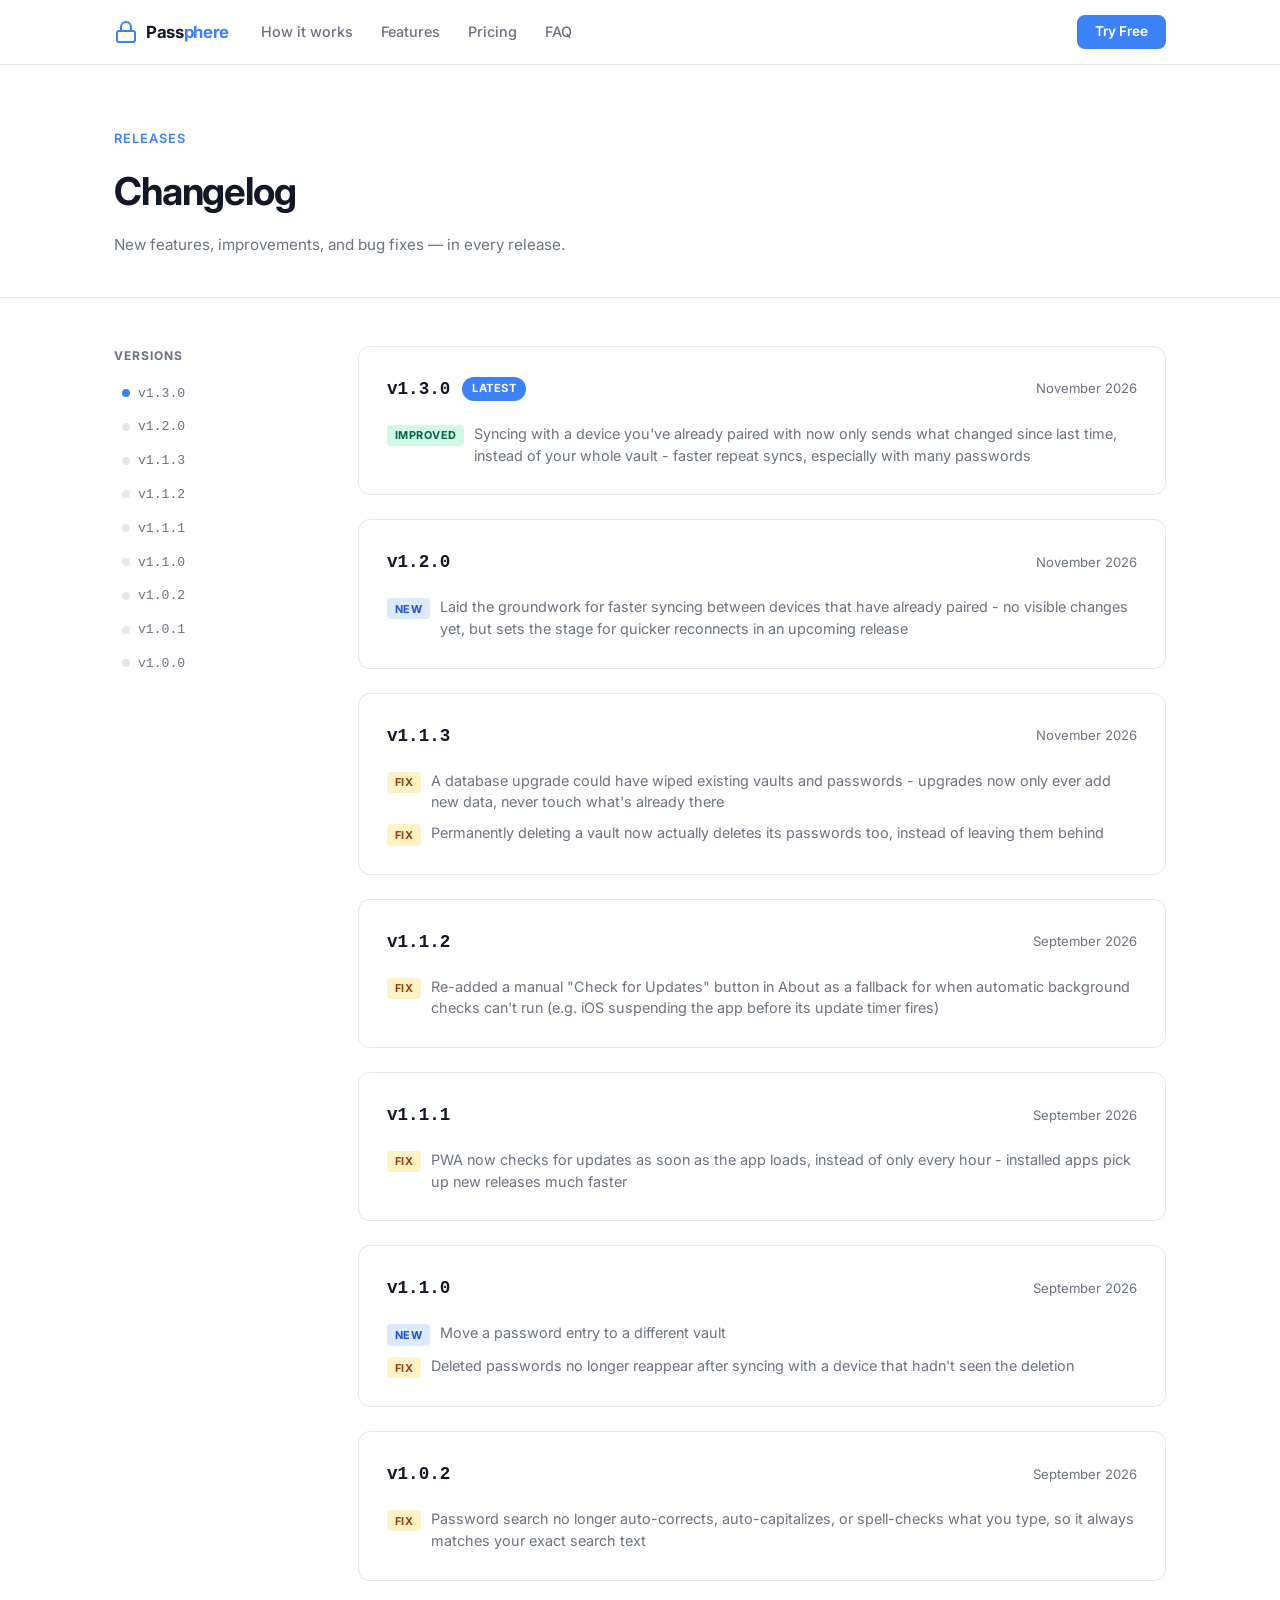
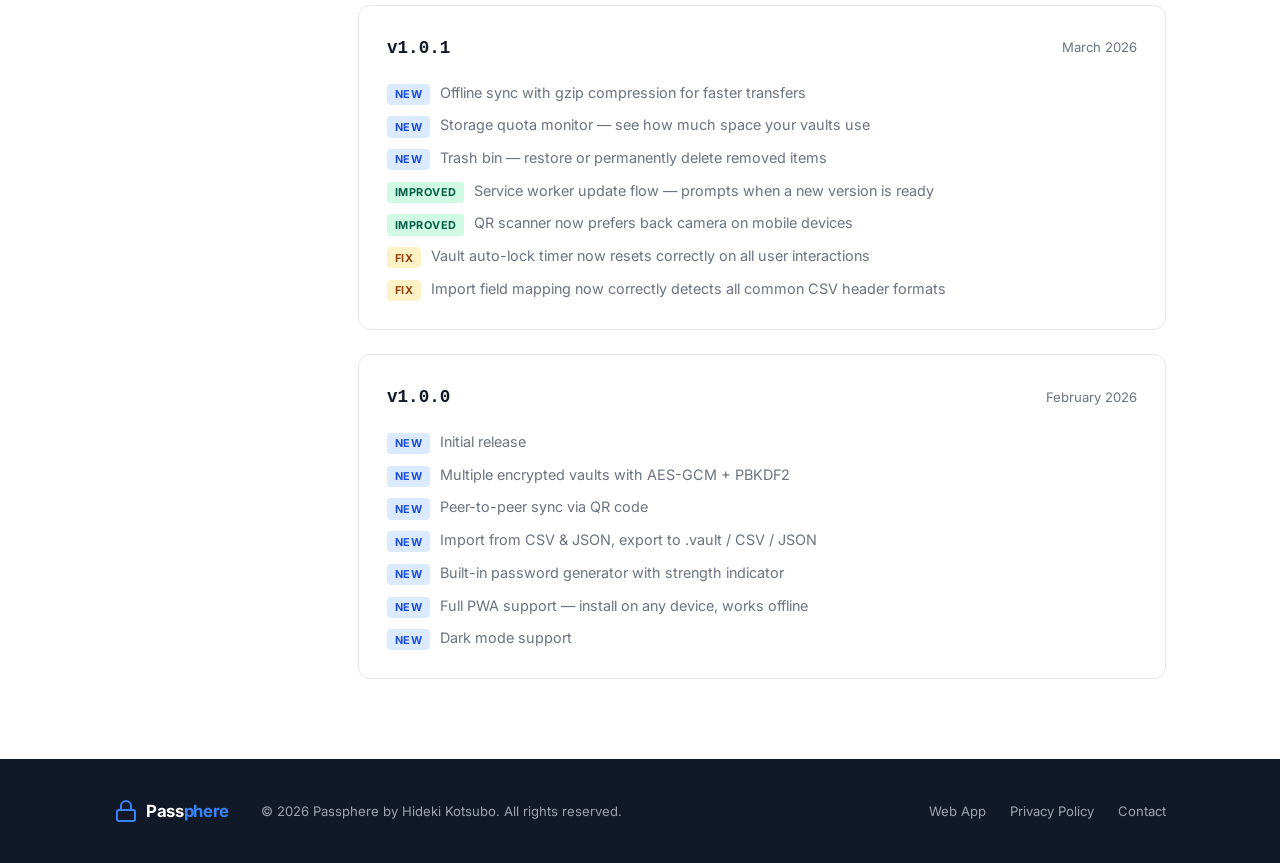
==== changelog.html @ 893a7be5 "Add v1.3.0 changelog entry and bump homepage banner Co-Authored-By: Claude Sonnet 5 <noreply@anthrop" ====
<!DOCTYPE html>
<html lang="en">
<head>
  <meta charset="UTF-8" />
  <meta name="viewport" content="width=device-width, initial-scale=1.0" />
  <title>Changelog — Passphere</title>
  <meta name="description" content="Passphere release history — new features, improvements, and bug fixes." />
  <link rel="icon" type="image/png" href="favicon.png" />
  <link rel="apple-touch-icon" href="icon-192.png" />
  <link rel="preconnect" href="https://fonts.googleapis.com" />
  <link rel="preconnect" href="https://fonts.gstatic.com" crossorigin />
  <link href="https://fonts.googleapis.com/css2?family=Inter:wght@400;500;600;700&display=swap" rel="stylesheet" />
  <link rel="stylesheet" href="styles.css" />
  <style>
    .cl-hero {
      padding: 4rem 0 2.5rem;
      border-bottom: 1px solid var(--border);
    }
    .cl-hero .cl-label {
      font-size: .8rem;
      font-weight: 600;
      text-transform: uppercase;
      letter-spacing: .08em;
      color: var(--accent);
      margin-bottom: .75rem;
    }
    .cl-hero h1 {
      font-size: clamp(1.75rem, 3vw, 2.5rem);
      font-weight: 700;
      letter-spacing: -.03em;
      margin-bottom: .6rem;
    }
    .cl-hero p {
      font-size: .95rem;
      color: var(--text-muted);
    }

    .cl-body {
      padding: 3rem 0 5rem;
    }
    .cl-layout {
      display: grid;
      grid-template-columns: 180px 1fr;
      gap: 4rem;
      align-items: start;
    }

    /* Sidebar */
    .cl-toc {
      position: sticky;
      top: 80px;
    }
    .cl-toc-title {
      font-size: .75rem;
      font-weight: 700;
      text-transform: uppercase;
      letter-spacing: .08em;
      color: var(--text-muted);
      margin-bottom: .75rem;
    }
    .cl-toc ol {
      list-style: none;
      display: flex;
      flex-direction: column;
      gap: .1rem;
    }
    .cl-toc ol li a {
      display: flex;
      align-items: center;
      gap: .5rem;
      font-size: .82rem;
      color: var(--text-muted);
      padding: .35rem .5rem;
      border-radius: 6px;
      font-family: 'SF Mono', 'Fira Code', monospace;
      transition: color var(--transition), background var(--transition);
    }
    .cl-toc ol li a:hover {
      color: var(--accent);
      background: var(--accent-light);
    }
    .cl-toc-dot {
      width: 8px;
      height: 8px;
      border-radius: 999px;
      background: var(--border);
      flex-shrink: 0;
    }
    .cl-toc-dot--current { background: var(--accent); }

    /* Content */
    .cl-content {
      min-width: 0;
      display: flex;
      flex-direction: column;
      gap: 1.5rem;
    }

    .cl-item {
      background: var(--bg);
      border: 1px solid var(--border);
      border-radius: var(--radius);
      padding: 1.75rem;
      scroll-margin-top: 80px;
    }
    .cl-item-meta {
      display: flex;
      align-items: center;
      gap: .75rem;
      margin-bottom: 1.25rem;
      flex-wrap: wrap;
    }
    .cl-version {
      font-size: 1.1rem;
      font-weight: 700;
      font-family: 'SF Mono', 'Fira Code', monospace;
      color: var(--text);
    }
    .cl-badge {
      font-size: .7rem;
      font-weight: 700;
      padding: .2rem .6rem;
      border-radius: 999px;
      text-transform: uppercase;
      letter-spacing: .05em;
    }
    .cl-badge--current  { background: var(--accent); color: #fff; }
    .cl-date {
      font-size: .82rem;
      color: var(--text-muted);
      margin-left: auto;
    }
    .cl-changes {
      display: flex;
      flex-direction: column;
      gap: .6rem;
    }
    .cl-changes li {
      display: flex;
      align-items: flex-start;
      gap: .6rem;
      font-size: .9rem;
      color: var(--text-muted);
      line-height: 1.5;
    }
    .change-tag {
      display: inline-block;
      font-size: .68rem;
      font-weight: 700;
      padding: .15rem .5rem;
      border-radius: 4px;
      text-transform: uppercase;
      letter-spacing: .04em;
      flex-shrink: 0;
      margin-top: 2px;
    }
    .change-tag--new      { background: #dbeafe; color: #1d4ed8; }
    .change-tag--improved { background: #d1fae5; color: #065f46; }
    .change-tag--fix      { background: #fef3c7; color: #92400e; }
    .change-tag--security { background: #fce7f3; color: #9d174d; }

    @media (max-width: 768px) {
      .cl-layout {
        grid-template-columns: 1fr;
        gap: 2rem;
      }
      .cl-toc { position: static; }
      .cl-hero { padding: 2.5rem 0 2rem; }
      .cl-body { padding: 2rem 0 3.5rem; }
      .cl-item { padding: 1.25rem; }
    }
  </style>
</head>
<body>

  <!-- ===== NAVBAR ===== -->
  <header class="navbar">
    <div class="container navbar-inner">
      <a href="index.html" class="logo" aria-label="Passphere home">
        <svg class="logo-icon" xmlns="http://www.w3.org/2000/svg" viewBox="0 0 24 24" fill="none" stroke="currentColor" stroke-width="2" stroke-linecap="round" stroke-linejoin="round" aria-hidden="true">
          <rect x="3" y="11" width="18" height="11" rx="2" ry="2"></rect>
          <path d="M7 11V7a5 5 0 0 1 10 0v4"></path>
        </svg>
        <span class="logo-text"><span class="logo-pass">Pass</span><span class="logo-sphere">phere</span></span>
      </a>
      <nav class="nav-links" aria-label="Main navigation">
        <a href="index.html#how-it-works">How it works</a>
        <a href="index.html#features">Features</a>
        <a href="index.html#pricing">Pricing</a>
        <a href="index.html#faq">FAQ</a>
      </nav>
      <a href="https://passphere.app" class="btn btn-primary btn-sm" target="_blank" rel="noopener">Try Free</a>
    </div>
  </header>

  <main>
    <div class="cl-hero">
      <div class="container">
        <p class="cl-label">Releases</p>
        <h1>Changelog</h1>
        <p>New features, improvements, and bug fixes — in every release.</p>
      </div>
    </div>

    <div class="cl-body">
      <div class="container">
        <div class="cl-layout">

          <!-- Sidebar TOC -->
          <aside class="cl-toc" aria-label="Version index">
            <p class="cl-toc-title">Versions</p>
            <ol>
              <li>
                <a href="#v1-3-0">
                  <span class="cl-toc-dot cl-toc-dot--current"></span>
                  v1.3.0
                </a>
              </li>
              <li>
                <a href="#v1-2-0">
                  <span class="cl-toc-dot"></span>
                  v1.2.0
                </a>
              </li>
              <li>
                <a href="#v1-1-3">
                  <span class="cl-toc-dot"></span>
                  v1.1.3
                </a>
              </li>
              <li>
                <a href="#v1-1-2">
                  <span class="cl-toc-dot"></span>
                  v1.1.2
                </a>
              </li>
              <li>
                <a href="#v1-1-1">
                  <span class="cl-toc-dot"></span>
                  v1.1.1
                </a>
              </li>
              <li>
                <a href="#v1-1-0">
                  <span class="cl-toc-dot"></span>
                  v1.1.0
                </a>
              </li>
              <li>
                <a href="#v1-0-2">
                  <span class="cl-toc-dot"></span>
                  v1.0.2
                </a>
              </li>
              <li>
                <a href="#v1-0-1">
                  <span class="cl-toc-dot"></span>
                  v1.0.1
                </a>
              </li>
              <li>
                <a href="#v1-0-0">
                  <span class="cl-toc-dot"></span>
                  v1.0.0
                </a>
              </li>
            </ol>
          </aside>

          <!-- Entries -->
          <div class="cl-content">

            <div class="cl-item" id="v1-3-0">
              <div class="cl-item-meta">
                <span class="cl-version">v1.3.0</span>
                <span class="cl-badge cl-badge--current">Latest</span>
                <span class="cl-date">November 2026</span>
              </div>
              <ul class="cl-changes">
                <li><span class="change-tag change-tag--improved">Improved</span> Syncing with a device you've already paired with now only sends what changed since last time, instead of your whole vault - faster repeat syncs, especially with many passwords</li>
              </ul>
            </div>

            <div class="cl-item" id="v1-2-0">
              <div class="cl-item-meta">
                <span class="cl-version">v1.2.0</span>
                <span class="cl-date">November 2026</span>
              </div>
              <ul class="cl-changes">
                <li><span class="change-tag change-tag--new">New</span> Laid the groundwork for faster syncing between devices that have already paired - no visible changes yet, but sets the stage for quicker reconnects in an upcoming release</li>
              </ul>
            </div>

            <div class="cl-item" id="v1-1-3">
              <div class="cl-item-meta">
                <span class="cl-version">v1.1.3</span>
                <span class="cl-date">November 2026</span>
              </div>
              <ul class="cl-changes">
                <li><span class="change-tag change-tag--fix">Fix</span> A database upgrade could have wiped existing vaults and passwords - upgrades now only ever add new data, never touch what's already there</li>
                <li><span class="change-tag change-tag--fix">Fix</span> Permanently deleting a vault now actually deletes its passwords too, instead of leaving them behind</li>
              </ul>
            </div>

            <div class="cl-item" id="v1-1-2">
              <div class="cl-item-meta">
                <span class="cl-version">v1.1.2</span>
                <span class="cl-date">September 2026</span>
              </div>
              <ul class="cl-changes">
                <li><span class="change-tag change-tag--fix">Fix</span> Re-added a manual "Check for Updates" button in About as a fallback for when automatic background checks can't run (e.g. iOS suspending the app before its update timer fires)</li>
              </ul>
            </div>

            <div class="cl-item" id="v1-1-1">
              <div class="cl-item-meta">
                <span class="cl-version">v1.1.1</span>
                <span class="cl-date">September 2026</span>
              </div>
              <ul class="cl-changes">
                <li><span class="change-tag change-tag--fix">Fix</span> PWA now checks for updates as soon as the app loads, instead of only every hour - installed apps pick up new releases much faster</li>
              </ul>
            </div>

            <div class="cl-item" id="v1-1-0">
              <div class="cl-item-meta">
                <span class="cl-version">v1.1.0</span>
                <span class="cl-date">September 2026</span>
              </div>
              <ul class="cl-changes">
                <li><span class="change-tag change-tag--new">New</span> Move a password entry to a different vault</li>
                <li><span class="change-tag change-tag--fix">Fix</span> Deleted passwords no longer reappear after syncing with a device that hadn't seen the deletion</li>
              </ul>
            </div>

            <div class="cl-item" id="v1-0-2">
              <div class="cl-item-meta">
                <span class="cl-version">v1.0.2</span>
                <span class="cl-date">September 2026</span>
              </div>
              <ul class="cl-changes">
                <li><span class="change-tag change-tag--fix">Fix</span> Password search no longer auto-corrects, auto-capitalizes, or spell-checks what you type, so it always matches your exact search text</li>
              </ul>
            </div>

            <div class="cl-item" id="v1-0-1">
              <div class="cl-item-meta">
                <span class="cl-version">v1.0.1</span>
                <span class="cl-date">March 2026</span>
              </div>
              <ul class="cl-changes">
                <li><span class="change-tag change-tag--new">New</span> Offline sync with gzip compression for faster transfers</li>
                <li><span class="change-tag change-tag--new">New</span> Storage quota monitor — see how much space your vaults use</li>
                <li><span class="change-tag change-tag--new">New</span> Trash bin — restore or permanently delete removed items</li>
                <li><span class="change-tag change-tag--improved">Improved</span> Service worker update flow — prompts when a new version is ready</li>
                <li><span class="change-tag change-tag--improved">Improved</span> QR scanner now prefers back camera on mobile devices</li>
                <li><span class="change-tag change-tag--fix">Fix</span> Vault auto-lock timer now resets correctly on all user interactions</li>
                <li><span class="change-tag change-tag--fix">Fix</span> Import field mapping now correctly detects all common CSV header formats</li>
              </ul>
            </div>

            <div class="cl-item" id="v1-0-0">
              <div class="cl-item-meta">
                <span class="cl-version">v1.0.0</span>
                <span class="cl-date">February 2026</span>
              </div>
              <ul class="cl-changes">
                <li><span class="change-tag change-tag--new">New</span> Initial release</li>
                <li><span class="change-tag change-tag--new">New</span> Multiple encrypted vaults with AES-GCM + PBKDF2</li>
                <li><span class="change-tag change-tag--new">New</span> Peer-to-peer sync via QR code</li>
                <li><span class="change-tag change-tag--new">New</span> Import from CSV &amp; JSON, export to .vault / CSV / JSON</li>
                <li><span class="change-tag change-tag--new">New</span> Built-in password generator with strength indicator</li>
                <li><span class="change-tag change-tag--new">New</span> Full PWA support — install on any device, works offline</li>
                <li><span class="change-tag change-tag--new">New</span> Dark mode support</li>
              </ul>
            </div>

          </div>
        </div>
      </div>
    </div>
  </main>

  <!-- ===== FOOTER ===== -->
  <footer class="footer">
    <div class="container footer-inner">
      <a href="index.html" class="logo logo--footer" aria-label="Passphere home">
        <svg class="logo-icon" xmlns="http://www.w3.org/2000/svg" viewBox="0 0 24 24" fill="none" stroke="currentColor" stroke-width="2" stroke-linecap="round" stroke-linejoin="round" aria-hidden="true"><rect x="3" y="11" width="18" height="11" rx="2" ry="2"/><path d="M7 11V7a5 5 0 0 1 10 0v4"/></svg>
        <span class="logo-text"><span class="logo-pass">Pass</span><span class="logo-sphere">phere</span></span>
      </a>
      <p class="footer-copy">&copy; <span id="copyright-year"></span> Passphere by Hideki Kotsubo. All rights reserved.</p>
      <nav class="footer-links" aria-label="Footer navigation">
        <a href="https://passphere.app" target="_blank" rel="noopener">Web App</a>
        <a href="privacy.html">Privacy Policy</a>
        <a href="#">Contact</a>
      </nav>
    </div>
  </footer>

  <script>
    document.getElementById('copyright-year').textContent = new Date().getFullYear();
  </script>
</body>
</html>
---- styles.css ----
/* =============================================
   CSS Custom Properties
   ============================================= */
:root {
  --accent: #3b82f6;
  --accent-dark: #2563eb;
  --accent-light: #eff6ff;
  --text: #111827;
  --text-muted: #6b7280;
  --text-light: #9ca3af;
  --border: #e5e7eb;
  --bg: #ffffff;
  --bg-subtle: #f9fafb;
  --bg-section: #f3f4f6;
  --radius: 12px;
  --radius-sm: 8px;
  --shadow-sm: 0 1px 3px rgba(0,0,0,.08), 0 1px 2px rgba(0,0,0,.06);
  --shadow: 0 4px 12px rgba(0,0,0,.08), 0 2px 4px rgba(0,0,0,.05);
  --shadow-lg: 0 16px 40px rgba(0,0,0,.10), 0 4px 8px rgba(0,0,0,.06);
  --transition: 200ms ease;
  --max-w: 1100px;
}

/* =============================================
   Reset & Base
   ============================================= */
*, *::before, *::after { box-sizing: border-box; margin: 0; padding: 0; }

html {
  scroll-behavior: smooth;
  font-size: 16px;
}

body {
  font-family: 'Inter', system-ui, -apple-system, sans-serif;
  color: var(--text);
  background: var(--bg);
  line-height: 1.6;
  -webkit-font-smoothing: antialiased;
}

img, svg { display: block; }
a { color: inherit; text-decoration: none; }
ul { list-style: none; }

/* =============================================
   Layout
   ============================================= */
.container {
  width: 100%;
  max-width: var(--max-w);
  margin-inline: auto;
  padding-inline: 1.5rem;
}

/* =============================================
   Buttons
   ============================================= */
.btn {
  display: inline-flex;
  align-items: center;
  justify-content: center;
  gap: .4rem;
  padding: .7rem 1.4rem;
  border-radius: var(--radius-sm);
  font-family: inherit;
  font-size: .9rem;
  font-weight: 600;
  line-height: 1;
  cursor: pointer;
  transition: background var(--transition), color var(--transition), transform var(--transition), box-shadow var(--transition);
  border: 2px solid transparent;
  white-space: nowrap;
}

.btn-primary {
  background: var(--accent);
  color: #fff;
  border-color: var(--accent);
}
.btn-primary:hover {
  background: var(--accent-dark);
  border-color: var(--accent-dark);
  transform: translateY(-1px);
  box-shadow: 0 4px 14px rgba(59,130,246,.35);
}

.btn-outline {
  background: transparent;
  color: var(--text);
  border-color: var(--border);
}
.btn-outline:hover {
  border-color: var(--accent);
  color: var(--accent);
  transform: translateY(-1px);
}

.btn-sm { padding: .5rem 1rem; font-size: .85rem; }
.btn-full { width: 100%; }

.btn-store {
  display: inline-flex;
  align-items: center;
  gap: .5rem;
  padding: .65rem 1.1rem;
  border-radius: var(--radius-sm);
  background: var(--text);
  color: #fff;
  font-size: .85rem;
  font-weight: 600;
  transition: background var(--transition), transform var(--transition);
  flex: 1;
  justify-content: center;
}
.btn-store:hover { background: #374151; transform: translateY(-1px); }

/* =============================================
   Top Banner
   ============================================= */
.top-banner {
  background: var(--text);
  color: #e5e7eb;
  padding: .6rem 0;
  font-size: .82rem;
  line-height: 1.5;
}
.top-banner-inner {
  display: flex;
  align-items: center;
  gap: 1rem;
}
.top-banner-tag {
  background: var(--accent);
  color: #fff;
  font-size: .7rem;
  font-weight: 700;
  padding: .2rem .6rem;
  border-radius: 999px;
  text-transform: uppercase;
  letter-spacing: .05em;
  white-space: nowrap;
  flex-shrink: 0;
}
.top-banner-text {
  flex: 1;
  color: #d1d5db;
}
.top-banner-text strong {
  color: #fff;
  font-weight: 700;
}
.top-banner-close {
  background: none;
  border: none;
  color: #9ca3af;
  font-size: 1.2rem;
  cursor: pointer;
  padding: 0 .25rem;
  line-height: 1;
  flex-shrink: 0;
  transition: color var(--transition);
}
.top-banner-close:hover { color: #fff; }
.top-banner.is-hidden { display: none; }

/* =============================================
   Navbar
   ============================================= */
.navbar {
  position: sticky;
  top: 0;
  z-index: 100;
  background: rgba(255,255,255,.92);
  backdrop-filter: blur(12px);
  -webkit-backdrop-filter: blur(12px);
  border-bottom: 1px solid var(--border);
}

.navbar-inner {
  display: flex;
  align-items: center;
  gap: 2rem;
  height: 64px;
}

.logo {
  display: flex;
  align-items: center;
  gap: .5rem;
  color: var(--text);
  flex-shrink: 0;
}
.logo-icon { width: 24px; height: 24px; color: var(--accent); }
.logo-group { display: flex; flex-direction: column; gap: 0; }
.logo-text { font-size: 1.05rem; font-weight: 700; letter-spacing: -.02em; line-height: 1.1; }
.logo-pass { color: var(--text); }
.logo-sphere { color: var(--accent); }
.logo-tagline { font-size: .65rem; color: var(--text-muted); font-weight: 400; letter-spacing: .01em; }
.logo--footer .logo-pass { color: #fff; }
.logo--footer .logo-sphere { color: var(--accent); }
.logo--footer .logo-tagline { color: #6b7280; }

.nav-links {
  display: flex;
  gap: 1.75rem;
  margin-right: auto;
}
.nav-links a {
  font-size: .9rem;
  font-weight: 500;
  color: var(--text-muted);
  transition: color var(--transition);
}
.nav-links a:hover { color: var(--text); }

/* =============================================
   Hero
   ============================================= */
.hero {
  padding: 5rem 0 4rem;
  overflow: hidden;
}

.hero-inner {
  display: grid;
  grid-template-columns: 1fr 1fr;
  gap: 3rem;
  align-items: center;
}

.hero-badge {
  display: inline-flex;
  align-items: center;
  gap: .4rem;
  background: var(--accent-light);
  color: var(--accent-dark);
  font-size: .8rem;
  font-weight: 600;
  padding: .35rem .8rem;
  border-radius: 999px;
  margin-bottom: 1.25rem;
  letter-spacing: .01em;
}

.hero-headline {
  font-size: clamp(2rem, 4vw, 3rem);
  font-weight: 700;
  letter-spacing: -.03em;
  line-height: 1.15;
  margin-bottom: 1.25rem;
}

.hero-sub {
  font-size: 1.05rem;
  color: var(--text-muted);
  max-width: 480px;
  margin-bottom: 2rem;
  line-height: 1.7;
}

.hero-actions {
  display: flex;
  flex-wrap: wrap;
  gap: .75rem;
  margin-bottom: 1rem;
}

.hero-note {
  font-size: .8rem;
  color: var(--text-light);
}

/* --- Sphere Visual --- */
.sphere-visual {
  position: relative;
  width: 340px;
  height: 340px;
  display: flex;
  align-items: center;
  justify-content: center;
}

/* Central glowing sphere */
.sphere-core {
  width: 100px;
  height: 100px;
  border-radius: 999px;
  background: linear-gradient(135deg, var(--accent), #6366f1);
  box-shadow: 0 0 0 16px rgba(59,130,246,.1), 0 0 0 32px rgba(59,130,246,.05), 0 8px 32px rgba(59,130,246,.4);
  display: flex;
  align-items: center;
  justify-content: center;
  position: relative;
  z-index: 2;
  animation: sphere-pulse 3s ease-in-out infinite;
}
.sphere-core svg {
  width: 40px;
  height: 40px;
  color: #fff;
}

@keyframes sphere-pulse {
  0%, 100% { box-shadow: 0 0 0 16px rgba(59,130,246,.1), 0 0 0 32px rgba(59,130,246,.05), 0 8px 32px rgba(59,130,246,.4); }
  50%       { box-shadow: 0 0 0 24px rgba(59,130,246,.12), 0 0 0 48px rgba(59,130,246,.06), 0 8px 40px rgba(59,130,246,.5); }
}

/* Orbit rings */
.sphere-ring {
  position: absolute;
  border-radius: 999px;
  border: 1px dashed rgba(59,130,246,.25);
  top: 50%;
  left: 50%;
  transform: translate(-50%, -50%);
}
.sphere-ring--1 {
  width: 220px;
  height: 220px;
  animation: ring-rotate 12s linear infinite;
}
.sphere-ring--2 {
  width: 320px;
  height: 320px;
  animation: ring-rotate 20s linear infinite reverse;
}

@keyframes ring-rotate {
  from { transform: translate(-50%, -50%) rotate(0deg); }
  to   { transform: translate(-50%, -50%) rotate(360deg); }
}

/* Orbiting password pills */
.orbit-pill {
  position: absolute;
  display: flex;
  align-items: center;
  gap: .35rem;
  background: #fff;
  border: 1px solid var(--border);
  border-radius: 999px;
  padding: .35rem .75rem .35rem .5rem;
  font-size: .75rem;
  font-weight: 600;
  color: var(--text);
  box-shadow: var(--shadow);
  white-space: nowrap;
  animation: pill-float 3s ease-in-out infinite;
}
.orbit-pill svg { color: var(--accent); flex-shrink: 0; }

/* Position each pill around the sphere */
.orbit-pill--1 { top: 8px;   left: 50%; transform: translateX(-50%); animation-delay: 0s; }
.orbit-pill--2 { top: 50%;   right: 0;  transform: translateY(-50%); animation-delay: .5s; }
.orbit-pill--3 { bottom: 8px; left: 50%; transform: translateX(-50%); animation-delay: 1s; }
.orbit-pill--4 { top: 50%;   left: 0;   transform: translateY(-50%); animation-delay: 1.5s; }
.orbit-pill--5 { top: 22%;   left: 4%;  animation-delay: .25s; }
.orbit-pill--6 { bottom: 22%; right: 4%; animation-delay: .75s; }

@keyframes pill-float {
  0%, 100% { transform: translateY(0) translateX(var(--tx, 0)); }
  50%       { transform: translateY(-6px) translateX(var(--tx, 0)); }
}

/* --- App Mockup --- */
.hero-visual {
  display: flex;
  justify-content: center;
  align-items: center;
}

.app-mockup {
  width: 100%;
  max-width: 320px;
  background: #fff;
  border: 1px solid var(--border);
  border-radius: 20px;
  box-shadow: var(--shadow-lg);
  overflow: hidden;
  font-size: .82rem;
  position: relative;
}

.mockup-header {
  display: flex;
  align-items: center;
  justify-content: space-between;
  padding: 1rem 1rem .75rem;
  border-bottom: 1px solid var(--border);
}
.mockup-title {
  display: flex;
  align-items: center;
  gap: .4rem;
  font-weight: 700;
  font-size: .9rem;
  color: var(--text);
}
.mockup-lock-badge {
  display: flex;
  align-items: center;
  gap: .3rem;
  font-size: .72rem;
  font-weight: 600;
  color: #059669;
  background: #d1fae5;
  padding: .2rem .5rem;
  border-radius: 999px;
}

.mockup-search {
  display: flex;
  align-items: center;
  gap: .5rem;
  margin: .75rem .75rem .5rem;
  padding: .5rem .75rem;
  background: var(--bg-subtle);
  border: 1px solid var(--border);
  border-radius: var(--radius-sm);
  color: var(--text-light);
  font-size: .8rem;
}

.mockup-list { padding: .25rem 0 .5rem; }

.mockup-item {
  display: flex;
  align-items: center;
  gap: .65rem;
  padding: .55rem .75rem;
  transition: background var(--transition);
}
.mockup-item:hover { background: var(--bg-subtle); }
.mockup-item--faded { opacity: .4; }

.mockup-item-avatar {
  width: 32px;
  height: 32px;
  border-radius: 8px;
  display: flex;
  align-items: center;
  justify-content: center;
  font-weight: 700;
  font-size: .8rem;
  flex-shrink: 0;
}

.mockup-item-info {
  display: flex;
  flex-direction: column;
  gap: .1rem;
  flex: 1;
  min-width: 0;
}
.mockup-item-title { font-weight: 600; color: var(--text); font-size: .82rem; }
.mockup-item-user { color: var(--text-light); font-size: .72rem; overflow: hidden; text-overflow: ellipsis; white-space: nowrap; }

.mockup-item-actions { display: flex; gap: .3rem; align-items: center; flex-shrink: 0; }
.mockup-dot { width: 6px; height: 6px; border-radius: 999px; background: var(--border); }

.mockup-fab {
  position: absolute;
  bottom: 14px;
  right: 14px;
  width: 40px;
  height: 40px;
  border-radius: 999px;
  background: var(--accent);
  color: #fff;
  display: flex;
  align-items: center;
  justify-content: center;
  box-shadow: 0 4px 12px rgba(59,130,246,.4);
}

/* =============================================
   Section Shared
   ============================================= */
.section-header {
  text-align: center;
  margin-bottom: 3rem;
}
.section-title {
  font-size: clamp(1.5rem, 3vw, 2rem);
  font-weight: 700;
  letter-spacing: -.025em;
  margin-bottom: .6rem;
}
.section-sub {
  color: var(--text-muted);
  font-size: 1.05rem;
}

/* =============================================
   Features
   ============================================= */
.features {
  padding: 5rem 0;
  background: var(--bg-section);
}

.features-grid {
  display: grid;
  grid-template-columns: repeat(3, 1fr);
  gap: 1.5rem;
}

.feature-card {
  background: var(--bg);
  border: 1px solid var(--border);
  border-radius: var(--radius);
  padding: 1.75rem;
  transition: transform var(--transition), box-shadow var(--transition);
}
.feature-card:hover {
  transform: translateY(-3px);
  box-shadow: var(--shadow);
}

.feature-card h3 {
  font-size: 1rem;
  font-weight: 700;
  margin-bottom: .5rem;
  letter-spacing: -.015em;
}
.feature-card p {
  font-size: .88rem;
  color: var(--text-muted);
  line-height: 1.65;
}

.feature-icon {
  width: 44px;
  height: 44px;
  border-radius: 10px;
  display: flex;
  align-items: center;
  justify-content: center;
  margin-bottom: 1rem;
}
.feature-icon svg { width: 22px; height: 22px; }

.feature-icon--blue   { background: #dbeafe; color: #2563eb; }
.feature-icon--green  { background: #d1fae5; color: #059669; }
.feature-icon--purple { background: #ede9fe; color: #7c3aed; }
.feature-icon--orange { background: #ffedd5; color: #ea580c; }
.feature-icon--indigo { background: #e0e7ff; color: #4338ca; }
.feature-icon--teal   { background: #ccfbf1; color: #0d9488; }

/* =============================================
   Pricing
   ============================================= */
.pricing {
  padding: 5rem 0;
}

.pricing-grid {
  display: grid;
  grid-template-columns: 1fr 1fr;
  gap: 1.5rem;
  max-width: 820px;
  margin-inline: auto;
}

.pricing-card {
  background: var(--bg);
  border: 1px solid var(--border);
  border-radius: var(--radius);
  padding: 2rem;
  display: flex;
  flex-direction: column;
  gap: 1.25rem;
  position: relative;
}

.pricing-card--featured {
  border-color: var(--accent);
  box-shadow: 0 0 0 1px var(--accent), var(--shadow);
}

.pricing-badge {
  position: absolute;
  top: -12px;
  left: 50%;
  transform: translateX(-50%);
  background: var(--accent);
  color: #fff;
  font-size: .72rem;
  font-weight: 700;
  padding: .25rem .75rem;
  border-radius: 999px;
  letter-spacing: .04em;
  text-transform: uppercase;
  white-space: nowrap;
}

.pricing-label {
  font-size: .85rem;
  font-weight: 600;
  color: var(--text-muted);
  text-transform: uppercase;
  letter-spacing: .06em;
}

.pricing-price {
  display: flex;
  align-items: baseline;
  gap: .5rem;
}
.pricing-amount {
  font-size: 2.5rem;
  font-weight: 800;
  letter-spacing: -.04em;
  line-height: 1;
}
.pricing-period {
  font-size: .85rem;
  color: var(--text-muted);
}

.pricing-desc {
  font-size: .88rem;
  color: var(--text-muted);
  line-height: 1.65;
  border-top: 1px solid var(--border);
  padding-top: 1.25rem;
}

.pricing-features {
  display: flex;
  flex-direction: column;
  gap: .65rem;
}
.pricing-features li {
  display: flex;
  align-items: flex-start;
  gap: .6rem;
  font-size: .88rem;
  color: var(--text);
}
.pricing-features li svg {
  width: 16px;
  height: 16px;
  color: var(--accent);
  flex-shrink: 0;
  margin-top: 2px;
}

.pricing-backup-note {
  display: flex;
  align-items: flex-start;
  gap: .4rem;
  font-size: .8rem;
  color: var(--text-muted);
  background: var(--bg-subtle);
  border: 1px solid var(--border);
  border-radius: var(--radius-sm);
  padding: .6rem .75rem;
  line-height: 1.5;
}
.pricing-backup-note svg { flex-shrink: 0; margin-top: 1px; color: var(--accent); }

.pricing-store-btns {
  display: flex;
  gap: .75rem;
  margin-top: auto;
}

/* =============================================
   FAQ
   ============================================= */
.faq {
  padding: 5rem 0;
  background: var(--bg-section);
}

.faq-list {
  max-width: 720px;
  margin-inline: auto;
  display: flex;
  flex-direction: column;
  gap: .75rem;
}

.faq-item {
  background: var(--bg);
  border: 1px solid var(--border);
  border-radius: var(--radius);
  overflow: hidden;
}

.faq-question {
  width: 100%;
  display: flex;
  align-items: center;
  justify-content: space-between;
  gap: 1rem;
  padding: 1.1rem 1.25rem;
  background: none;
  border: none;
  font-family: inherit;
  font-size: .95rem;
  font-weight: 600;
  color: var(--text);
  cursor: pointer;
  text-align: left;
  transition: color var(--transition);
}
.faq-question:hover { color: var(--accent); }
.faq-question[aria-expanded="true"] { color: var(--accent); }

.faq-chevron {
  width: 18px;
  height: 18px;
  flex-shrink: 0;
  transition: transform 280ms ease;
}
.faq-question[aria-expanded="true"] .faq-chevron {
  transform: rotate(180deg);
}

.faq-answer {
  max-height: 0;
  overflow: hidden;
  transition: max-height 300ms ease, padding 300ms ease;
}
.faq-answer.is-open {
  max-height: 400px;
}
.faq-answer p {
  padding: 0 1.25rem 1.1rem;
  font-size: .88rem;
  color: var(--text-muted);
  line-height: 1.7;
  border-top: 1px solid var(--border);
  padding-top: 1rem;
}
.faq-answer p strong { color: var(--text); }

/* =============================================
   Footer
   ============================================= */
.footer {
  background: var(--text);
  color: #e5e7eb;
  padding: 2.5rem 0;
}

.footer-inner {
  display: flex;
  align-items: center;
  gap: 2rem;
  flex-wrap: wrap;
}

.logo--footer { color: #fff; }
.logo--footer .logo-icon { color: var(--accent); }

.footer-copy {
  font-size: .82rem;
  color: #9ca3af;
  margin-right: auto;
}

.footer-links {
  display: flex;
  gap: 1.5rem;
}
.footer-links a {
  font-size: .82rem;
  color: #9ca3af;
  transition: color var(--transition);
}
.footer-links a:hover { color: #fff; }

/* =============================================
   Responsive
   ============================================= */
/* =============================================
   How It Works
   ============================================= */
.how-it-works {
  padding: 5rem 0;
  background: var(--bg-section);
}

.steps {
  display: flex;
  align-items: flex-start;
  gap: 0;
  justify-content: center;
}

.step {
  flex: 1;
  max-width: 280px;
  text-align: center;
  padding: 0 1.5rem;
  position: relative;
}

.step-number {
  width: 40px;
  height: 40px;
  border-radius: 999px;
  background: var(--accent);
  color: #fff;
  font-size: .9rem;
  font-weight: 700;
  display: flex;
  align-items: center;
  justify-content: center;
  margin: 0 auto .75rem;
}

.step-icon {
  width: 56px;
  height: 56px;
  border-radius: var(--radius);
  background: var(--bg);
  border: 1px solid var(--border);
  display: flex;
  align-items: center;
  justify-content: center;
  margin: 0 auto 1rem;
  box-shadow: var(--shadow-sm);
}
.step-icon svg { width: 24px; height: 24px; color: var(--accent); }

.step h3 {
  font-size: 1rem;
  font-weight: 700;
  margin-bottom: .5rem;
  letter-spacing: -.015em;
}
.step p {
  font-size: .88rem;
  color: var(--text-muted);
  line-height: 1.65;
}

.step-connector {
  flex-shrink: 0;
  width: 80px;
  height: 2px;
  background: var(--border);
  margin-top: 20px;
  position: relative;
}
.step-connector::after {
  content: '';
  position: absolute;
  right: -5px;
  top: -4px;
  width: 10px;
  height: 10px;
  border-right: 2px solid var(--border);
  border-top: 2px solid var(--border);
  transform: rotate(45deg);
}

/* =============================================
   Platform Badges
   ============================================= */
.platforms {
  padding: 5rem 0;
}

.platforms-grid {
  display: grid;
  grid-template-columns: repeat(3, 1fr);
  gap: 1.25rem;
  max-width: 860px;
  margin-inline: auto;
}

.platform-card {
  display: flex;
  align-items: center;
  gap: 1rem;
  background: var(--bg);
  border: 1px solid var(--border);
  border-radius: var(--radius);
  padding: 1.25rem 1.5rem;
  transition: box-shadow var(--transition), transform var(--transition);
}
.platform-card:hover {
  transform: translateY(-2px);
  box-shadow: var(--shadow);
}

.platform-icon {
  width: 44px;
  height: 44px;
  border-radius: 10px;
  display: flex;
  align-items: center;
  justify-content: center;
  flex-shrink: 0;
}
.platform-icon svg { width: 22px; height: 22px; }
.platform-icon--web    { background: #dbeafe; color: #2563eb; }
.platform-icon--ios    { background: #f3f4f6; color: #111827; }
.platform-icon--android { background: #d1fae5; color: #059669; }

.platform-info {
  flex: 1;
  min-width: 0;
}
.platform-name {
  font-size: .9rem;
  font-weight: 700;
  color: var(--text);
}
.platform-sub {
  font-size: .78rem;
  color: var(--text-muted);
  margin-top: .1rem;
}

.platform-price {
  font-size: .9rem;
  font-weight: 700;
  color: var(--text);
  white-space: nowrap;
}
.platform-price--free { color: #059669; }

.platforms-note {
  text-align: center;
  font-size: .82rem;
  color: var(--text-light);
  margin-top: 1.5rem;
}

/* =============================================
   Why No Cloud
   ============================================= */
.no-cloud {
  padding: 5rem 0;
  background: var(--bg-section);
}

.no-cloud-grid {
  display: grid;
  grid-template-columns: 1fr 1fr;
  gap: 1.5rem;
  max-width: 900px;
  margin-inline: auto;
}

.no-cloud-col {
  border-radius: var(--radius);
  padding: 2rem;
  border: 1px solid var(--border);
}
.no-cloud-col--bad  { background: #fff5f5; border-color: #fecaca; }
.no-cloud-col--good { background: #f0fdf4; border-color: #bbf7d0; }

.no-cloud-col-header {
  display: flex;
  align-items: center;
  gap: .5rem;
  font-size: .9rem;
  font-weight: 700;
  margin-bottom: 1.25rem;
}
.no-cloud-col--bad  .no-cloud-col-header { color: #dc2626; }
.no-cloud-col--good .no-cloud-col-header { color: #16a34a; }

.no-cloud-list {
  display: flex;
  flex-direction: column;
  gap: .75rem;
}
.no-cloud-list li {
  font-size: .88rem;
  line-height: 1.6;
  padding-left: 1rem;
  position: relative;
}
.no-cloud-list li::before {
  content: '•';
  position: absolute;
  left: 0;
  font-weight: 700;
}
.no-cloud-col--bad  .no-cloud-list li { color: #7f1d1d; }
.no-cloud-col--bad  .no-cloud-list li::before { color: #dc2626; }
.no-cloud-col--good .no-cloud-list li { color: #14532d; }
.no-cloud-col--good .no-cloud-list li::before { color: #16a34a; }

/* =============================================
   Security Deep Dive
   ============================================= */
.security {
  padding: 5rem 0;
}

.security-grid {
  display: grid;
  grid-template-columns: repeat(3, 1fr);
  gap: 1.5rem;
}

.security-item {
  background: var(--bg);
  border: 1px solid var(--border);
  border-radius: var(--radius);
  padding: 1.75rem;
  transition: transform var(--transition), box-shadow var(--transition);
}
.security-item:hover {
  transform: translateY(-2px);
  box-shadow: var(--shadow);
}

.security-badge {
  display: inline-block;
  background: var(--text);
  color: #fff;
  font-size: .7rem;
  font-weight: 700;
  letter-spacing: .06em;
  padding: .25rem .6rem;
  border-radius: 4px;
  margin-bottom: .85rem;
  font-family: 'SF Mono', 'Fira Code', monospace;
}

.security-item h3 {
  font-size: 1rem;
  font-weight: 700;
  margin-bottom: .5rem;
  letter-spacing: -.015em;
}
.security-item p {
  font-size: .88rem;
  color: var(--text-muted);
  line-height: 1.65;
}
.security-item p strong { color: var(--text); }

/* =============================================
   Screenshot Gallery
   ============================================= */
.gallery {
  padding: 5rem 0;
  background: var(--bg-section);
}

.gallery-grid {
  display: grid;
  grid-template-columns: repeat(3, 1fr);
  gap: 2rem;
  align-items: end;
}

.gallery-item {
  display: flex;
  flex-direction: column;
  align-items: center;
  gap: 1rem;
}

.phone-frame {
  width: 100%;
  max-width: 240px;
  background: #1a1a2e;
  border-radius: 36px;
  padding: 12px;
  box-shadow: 0 24px 60px rgba(0,0,0,.22), 0 4px 12px rgba(0,0,0,.15);
  position: relative;
  margin-inline: auto;
}
.phone-frame::before {
  content: '';
  display: block;
  width: 60px;
  height: 6px;
  background: #333;
  border-radius: 999px;
  margin: 0 auto 10px;
}

.phone-screenshot {
  width: 100%;
  display: block;
  border-radius: 24px;
  object-fit: cover;
}

.screen-header {
  display: flex;
  align-items: center;
  justify-content: space-between;
  padding: .6rem .75rem .5rem;
  border-bottom: 1px solid var(--border);
  background: var(--bg);
}
.screen-title { font-weight: 700; font-size: .78rem; color: var(--text); }
.screen-action-dot {
  width: 20px;
  height: 6px;
  background: var(--border);
  border-radius: 999px;
}

/* Vault list screen */
.screen-vault-list { padding: .4rem 0; }
.screen-vault-item {
  display: flex;
  align-items: center;
  gap: .5rem;
  padding: .45rem .75rem;
}
.screen-vault-item--active { background: #eff6ff; }
.screen-vault-icon {
  width: 28px;
  height: 28px;
  border-radius: 7px;
  display: flex;
  align-items: center;
  justify-content: center;
  flex-shrink: 0;
}
.screen-vault-info {
  display: flex;
  flex-direction: column;
  gap: .1rem;
}
.screen-vault-info span:first-child { font-weight: 600; color: var(--text); font-size: .75rem; }
.screen-vault-info span:last-child  { color: var(--text-light); font-size: .65rem; }
.screen-vault-item--locked .screen-vault-info span:first-child { color: var(--text-muted); }

/* Password list screen */
.screen-search {
  display: flex;
  align-items: center;
  gap: .4rem;
  margin: .5rem .6rem .3rem;
  padding: .35rem .6rem;
  background: var(--bg-subtle);
  border: 1px solid var(--border);
  border-radius: 6px;
  color: var(--text-light);
  font-size: .7rem;
}
.screen-pass-list { padding: .2rem 0 .4rem; }
.screen-pass-item {
  display: flex;
  align-items: center;
  gap: .5rem;
  padding: .4rem .6rem;
}
.screen-pass-avatar {
  width: 26px;
  height: 26px;
  border-radius: 7px;
  display: flex;
  align-items: center;
  justify-content: center;
  font-weight: 700;
  font-size: .7rem;
  flex-shrink: 0;
}
.screen-pass-info {
  display: flex;
  flex-direction: column;
  gap: .08rem;
}
.screen-pass-info span:first-child { font-weight: 600; color: var(--text); font-size: .72rem; }
.screen-pass-info span:last-child  { color: var(--text-light); font-size: .62rem; }

/* QR sync screen */
.screen-qr-area {
  display: flex;
  flex-direction: column;
  align-items: center;
  padding: .75rem .6rem 1rem;
  gap: .6rem;
}
.screen-qr-code {
  display: flex;
  flex-direction: column;
  gap: 2px;
  padding: 6px;
  background: #fff;
  border: 1px solid var(--border);
  border-radius: 6px;
}
.qr-row { display: flex; gap: 2px; }
.qr-b, .qr-w { width: 10px; height: 10px; border-radius: 1px; }
.qr-b { background: #111; }
.qr-w { background: #fff; border: 1px solid #e5e7eb; }
.screen-qr-hint { font-size: .68rem; color: var(--text-muted); text-align: center; line-height: 1.4; }

/* Form screen */
.screen-form { padding: .5rem .75rem .75rem; display: flex; flex-direction: column; gap: .45rem; }
.screen-field {
  display: flex;
  flex-direction: column;
  gap: .15rem;
}
.screen-field-label { font-size: .62rem; color: var(--text-muted); font-weight: 600; text-transform: uppercase; letter-spacing: .04em; }
.screen-field-value {
  font-size: .75rem;
  color: var(--text);
  background: var(--bg-subtle);
  border: 1px solid var(--border);
  border-radius: 5px;
  padding: .3rem .5rem;
  font-weight: 500;
}
.screen-field-pass { letter-spacing: .08em; color: var(--text-muted); }
.screen-strength {
  display: flex;
  align-items: center;
  gap: .5rem;
}
.screen-strength-bar {
  flex: 1;
  height: 4px;
  border-radius: 999px;
  background: #d1fae5;
  position: relative;
}
.screen-strength-bar::before {
  content: '';
  position: absolute;
  left: 0; top: 0; bottom: 0;
  border-radius: 999px;
  background: #059669;
  width: 100%;
}
.screen-strength span { font-size: .65rem; color: #059669; font-weight: 600; }
.screen-generate-btn {
  margin-top: .2rem;
  background: var(--accent);
  color: #fff;
  font-size: .7rem;
  font-weight: 600;
  padding: .4rem .6rem;
  border-radius: 6px;
  text-align: center;
}

.gallery-caption {
  font-size: .82rem;
  color: var(--text-muted);
  text-align: center;
  font-weight: 500;
}

/* =============================================
   Changelog
   ============================================= */
.changelog {
  padding: 5rem 0;
}

.changelog-list {
  max-width: 760px;
  margin-inline: auto;
  display: flex;
  flex-direction: column;
  gap: 1.5rem;
}

.changelog-item {
  background: var(--bg);
  border: 1px solid var(--border);
  border-radius: var(--radius);
  padding: 1.75rem;
}

.changelog-meta {
  display: flex;
  align-items: center;
  gap: .75rem;
  margin-bottom: 1.25rem;
  flex-wrap: wrap;
}

.changelog-version {
  font-size: 1rem;
  font-weight: 700;
  font-family: 'SF Mono', 'Fira Code', monospace;
  color: var(--text);
}

.changelog-badge {
  font-size: .7rem;
  font-weight: 700;
  padding: .2rem .6rem;
  border-radius: 999px;
  text-transform: uppercase;
  letter-spacing: .05em;
}
.changelog-badge--current { background: var(--accent); color: #fff; }

.changelog-date {
  font-size: .82rem;
  color: var(--text-muted);
  margin-left: auto;
}

.changelog-changes {
  display: flex;
  flex-direction: column;
  gap: .6rem;
}
.changelog-changes li {
  display: flex;
  align-items: flex-start;
  gap: .6rem;
  font-size: .88rem;
  color: var(--text-muted);
  line-height: 1.5;
}

.change-tag {
  display: inline-block;
  font-size: .68rem;
  font-weight: 700;
  padding: .15rem .5rem;
  border-radius: 4px;
  text-transform: uppercase;
  letter-spacing: .04em;
  flex-shrink: 0;
  margin-top: 1px;
}
.change-tag--new      { background: #dbeafe; color: #1d4ed8; }
.change-tag--improved { background: #d1fae5; color: #065f46; }
.change-tag--fix      { background: #fef3c7; color: #92400e; }

/* =============================================
   Changelog Banner (index page)
   ============================================= */
.changelog-banner {
  background: var(--bg-section);
  border-top: 1px solid var(--border);
  border-bottom: 1px solid var(--border);
  padding: 1.25rem 0;
}
.changelog-banner-inner {
  display: flex;
  align-items: center;
  justify-content: space-between;
  gap: 1.5rem;
  flex-wrap: wrap;
}
.changelog-banner-text {
  display: flex;
  align-items: center;
  gap: .75rem;
  flex-wrap: wrap;
}
.changelog-banner-version {
  font-family: 'SF Mono', 'Fira Code', monospace;
  font-size: .8rem;
  font-weight: 700;
  background: var(--accent);
  color: #fff;
  padding: .2rem .6rem;
  border-radius: 4px;
  flex-shrink: 0;
}
.changelog-banner-label {
  font-size: .88rem;
  color: var(--text-muted);
}

/* =============================================
   Responsive — new sections
   ============================================= */
@media (max-width: 900px) {
  .features-grid,
  .security-grid {
    grid-template-columns: repeat(2, 1fr);
  }
  .gallery-grid {
    grid-template-columns: repeat(2, 1fr);
  }
  .platforms-grid {
    grid-template-columns: 1fr;
    max-width: 420px;
    margin-inline: auto;
  }
}

@media (max-width: 768px) {
  .hero { padding: 3rem 0 2.5rem; }
  .hero-inner {
    grid-template-columns: 1fr;
    gap: 2.5rem;
  }
  .hero-visual { order: -1; }
  .app-mockup { max-width: 280px; }
  .hero-sub { max-width: 100%; }

  .how-it-works { padding: 3.5rem 0; }
  .steps { flex-direction: column; align-items: center; gap: 1.5rem; }
  .step { max-width: 100%; padding: 0; }
  .step-connector { width: 2px; height: 32px; margin: 0 auto; }
  .step-connector::after { right: -4px; top: auto; bottom: -5px; }

  .platforms { padding: 3.5rem 0; }

  .features { padding: 3.5rem 0; }
  .features-grid {
    grid-template-columns: 1fr;
  }

  .no-cloud { padding: 3.5rem 0; }
  .no-cloud-grid { grid-template-columns: 1fr; }

  .security { padding: 3.5rem 0; }
  .security-grid { grid-template-columns: 1fr; }

  .gallery { padding: 3.5rem 0; }
  .gallery-grid { grid-template-columns: repeat(2, 1fr); gap: 1.25rem; }

  .changelog { padding: 3.5rem 0; }

  .pricing { padding: 3.5rem 0; }
  .pricing-grid {
    grid-template-columns: 1fr;
    max-width: 480px;
  }

  .faq { padding: 3.5rem 0; }

  .footer-inner {
    flex-direction: column;
    align-items: flex-start;
    gap: 1rem;
  }
  .footer-copy { margin-right: 0; }
}

@media (max-width: 600px) {
  .navbar-inner { gap: 1rem; }
  .nav-links { display: none; }

  .hero-actions { flex-direction: column; }
  .hero-actions .btn { width: 100%; text-align: center; }

  .pricing-store-btns { flex-direction: column; }
  .btn-store { flex: unset; width: 100%; }
}

@media (max-width: 480px) {
  .container { padding-inline: 1rem; }
  .section-header { margin-bottom: 2rem; }
  .feature-card,
  .security-item { padding: 1.25rem; }
  .pricing-card,
  .changelog-item { padding: 1.5rem; }
  .gallery-grid { grid-template-columns: 1fr; }
  .no-cloud-col { padding: 1.25rem; }
}
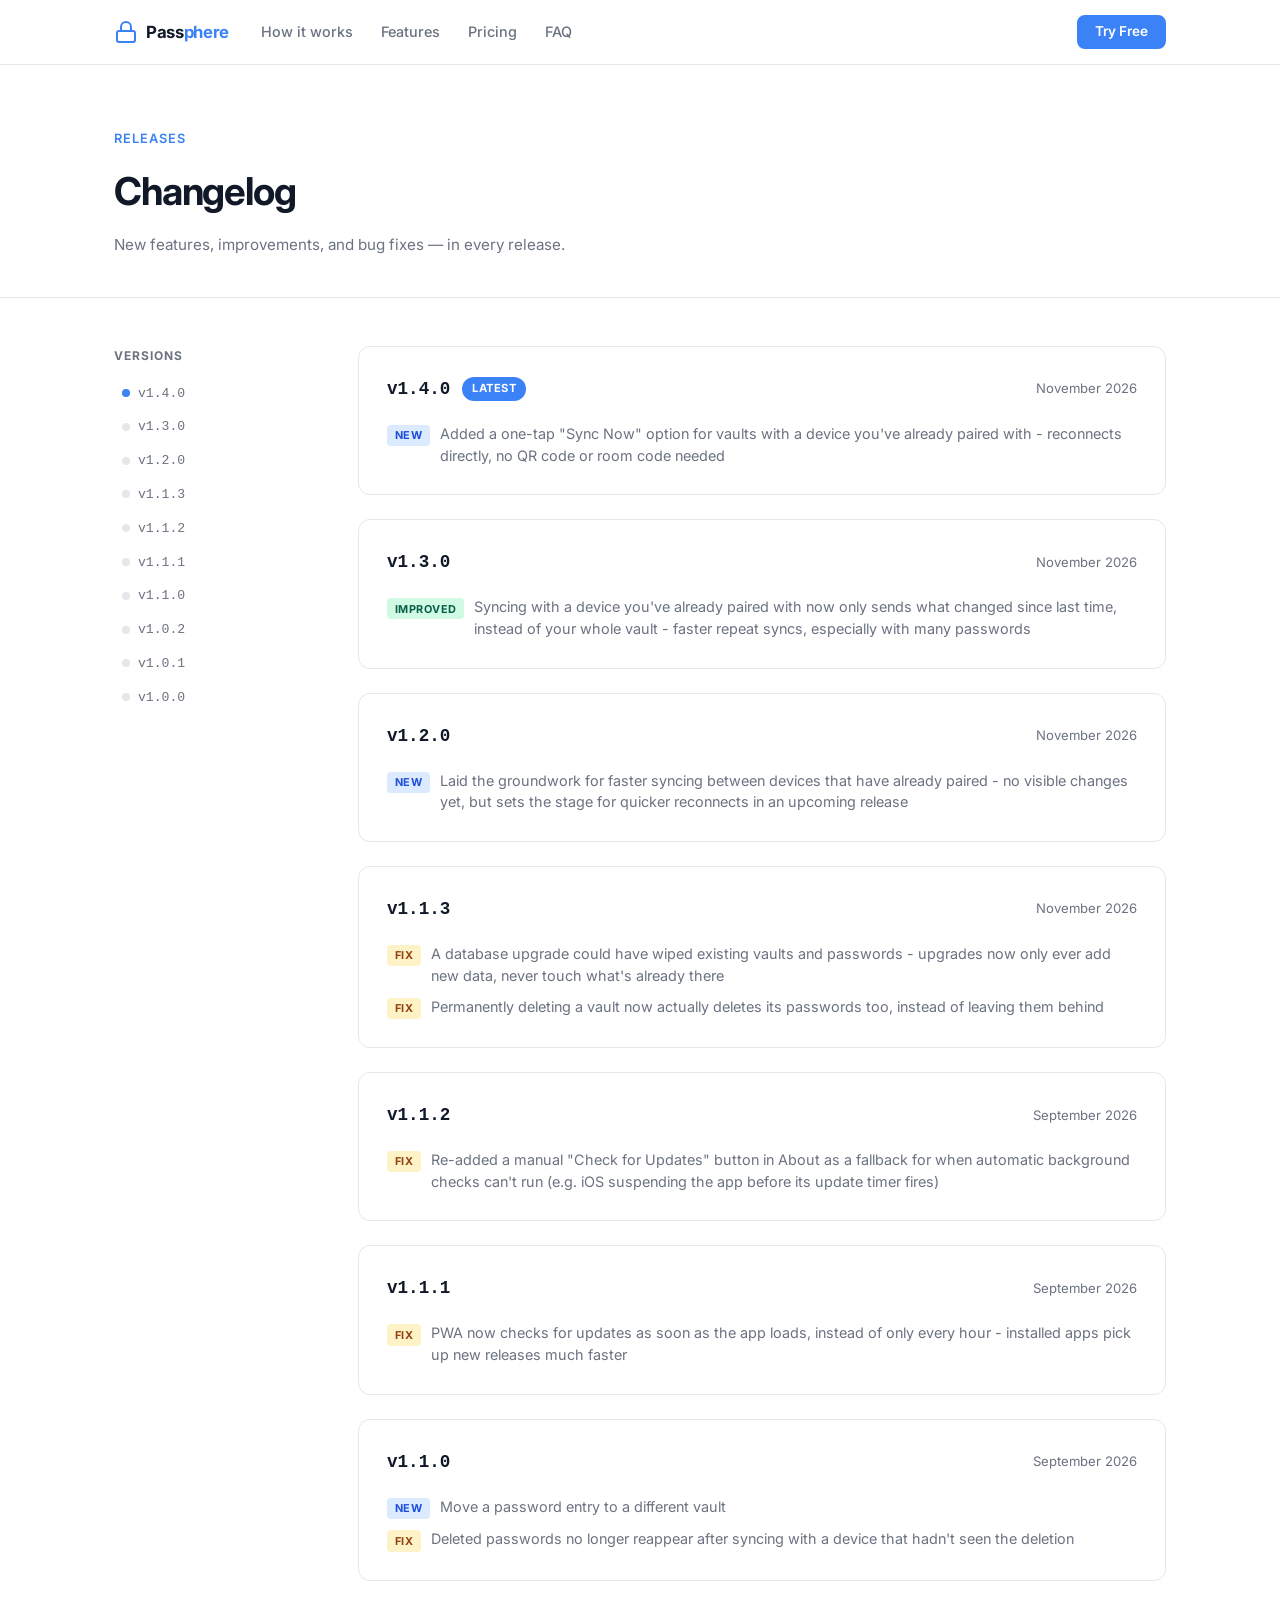
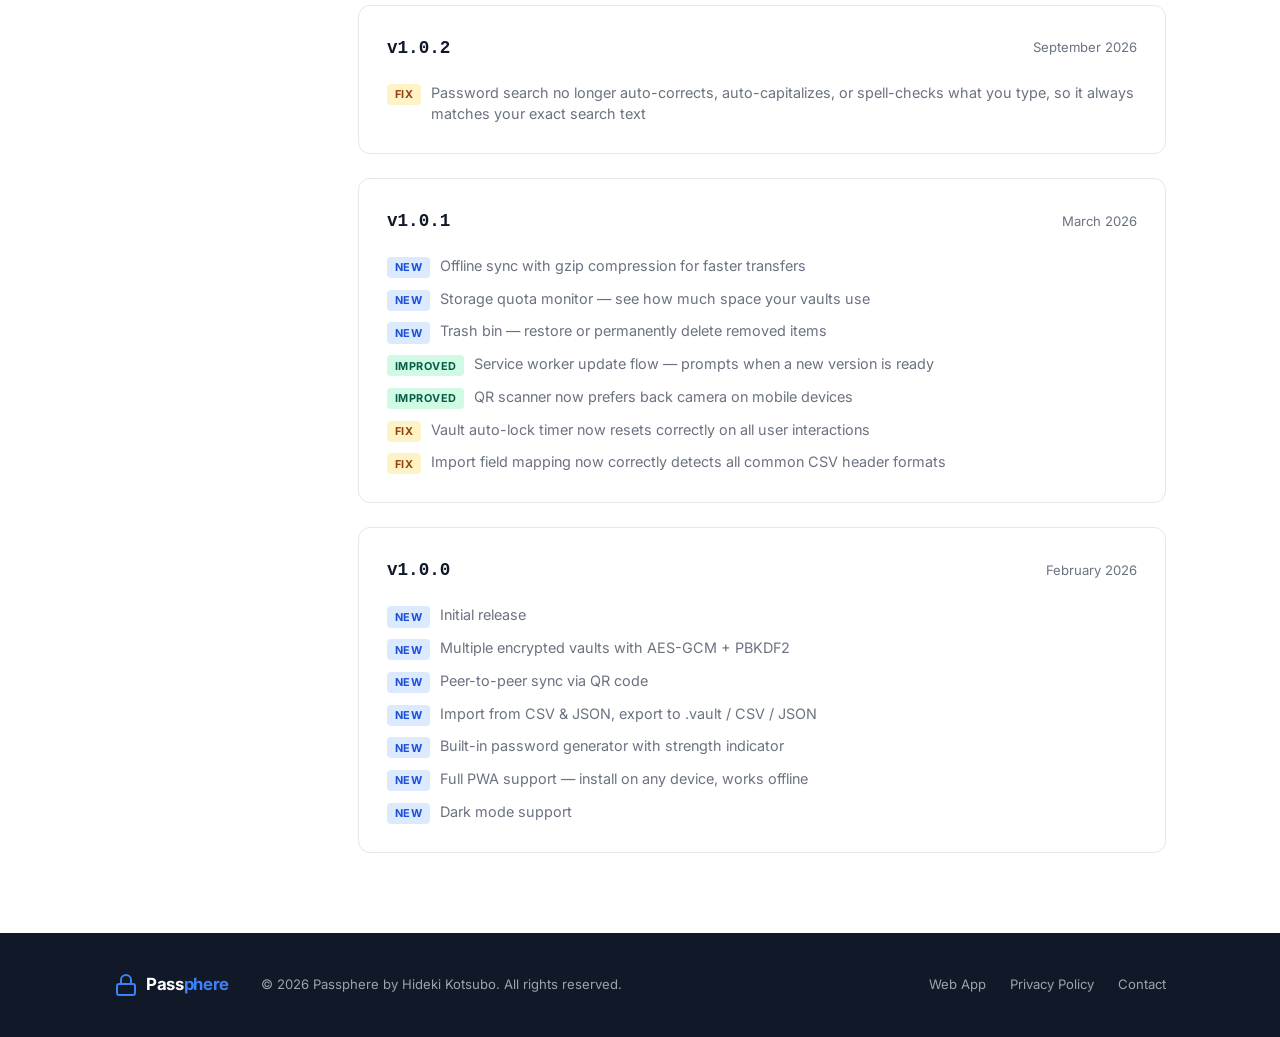
==== commit 45612fdf: "Add v1.4.0 changelog entry and bump homepage banner Co-Authored-By: Claude Sonnet 5 <noreply@anthrop" ====
--- a/changelog.html
+++ b/changelog.html
@@ -211,8 +211,14 @@
             <p class="cl-toc-title">Versions</p>
             <ol>
               <li>
+                <a href="#v1-4-0">
+                  <span class="cl-toc-dot cl-toc-dot--current"></span>
+                  v1.4.0
+                </a>
+              </li>
+              <li>
                 <a href="#v1-3-0">
-                  <span class="cl-toc-dot cl-toc-dot--current"></span>
+                  <span class="cl-toc-dot"></span>
                   v1.3.0
                 </a>
               </li>
@@ -270,10 +276,20 @@
           <!-- Entries -->
           <div class="cl-content">
 
+            <div class="cl-item" id="v1-4-0">
+              <div class="cl-item-meta">
+                <span class="cl-version">v1.4.0</span>
+                <span class="cl-badge cl-badge--current">Latest</span>
+                <span class="cl-date">November 2026</span>
+              </div>
+              <ul class="cl-changes">
+                <li><span class="change-tag change-tag--new">New</span> Added a one-tap "Sync Now" option for vaults with a device you've already paired with - reconnects directly, no QR code or room code needed</li>
+              </ul>
+            </div>
+
             <div class="cl-item" id="v1-3-0">
               <div class="cl-item-meta">
                 <span class="cl-version">v1.3.0</span>
-                <span class="cl-badge cl-badge--current">Latest</span>
                 <span class="cl-date">November 2026</span>
               </div>
               <ul class="cl-changes">
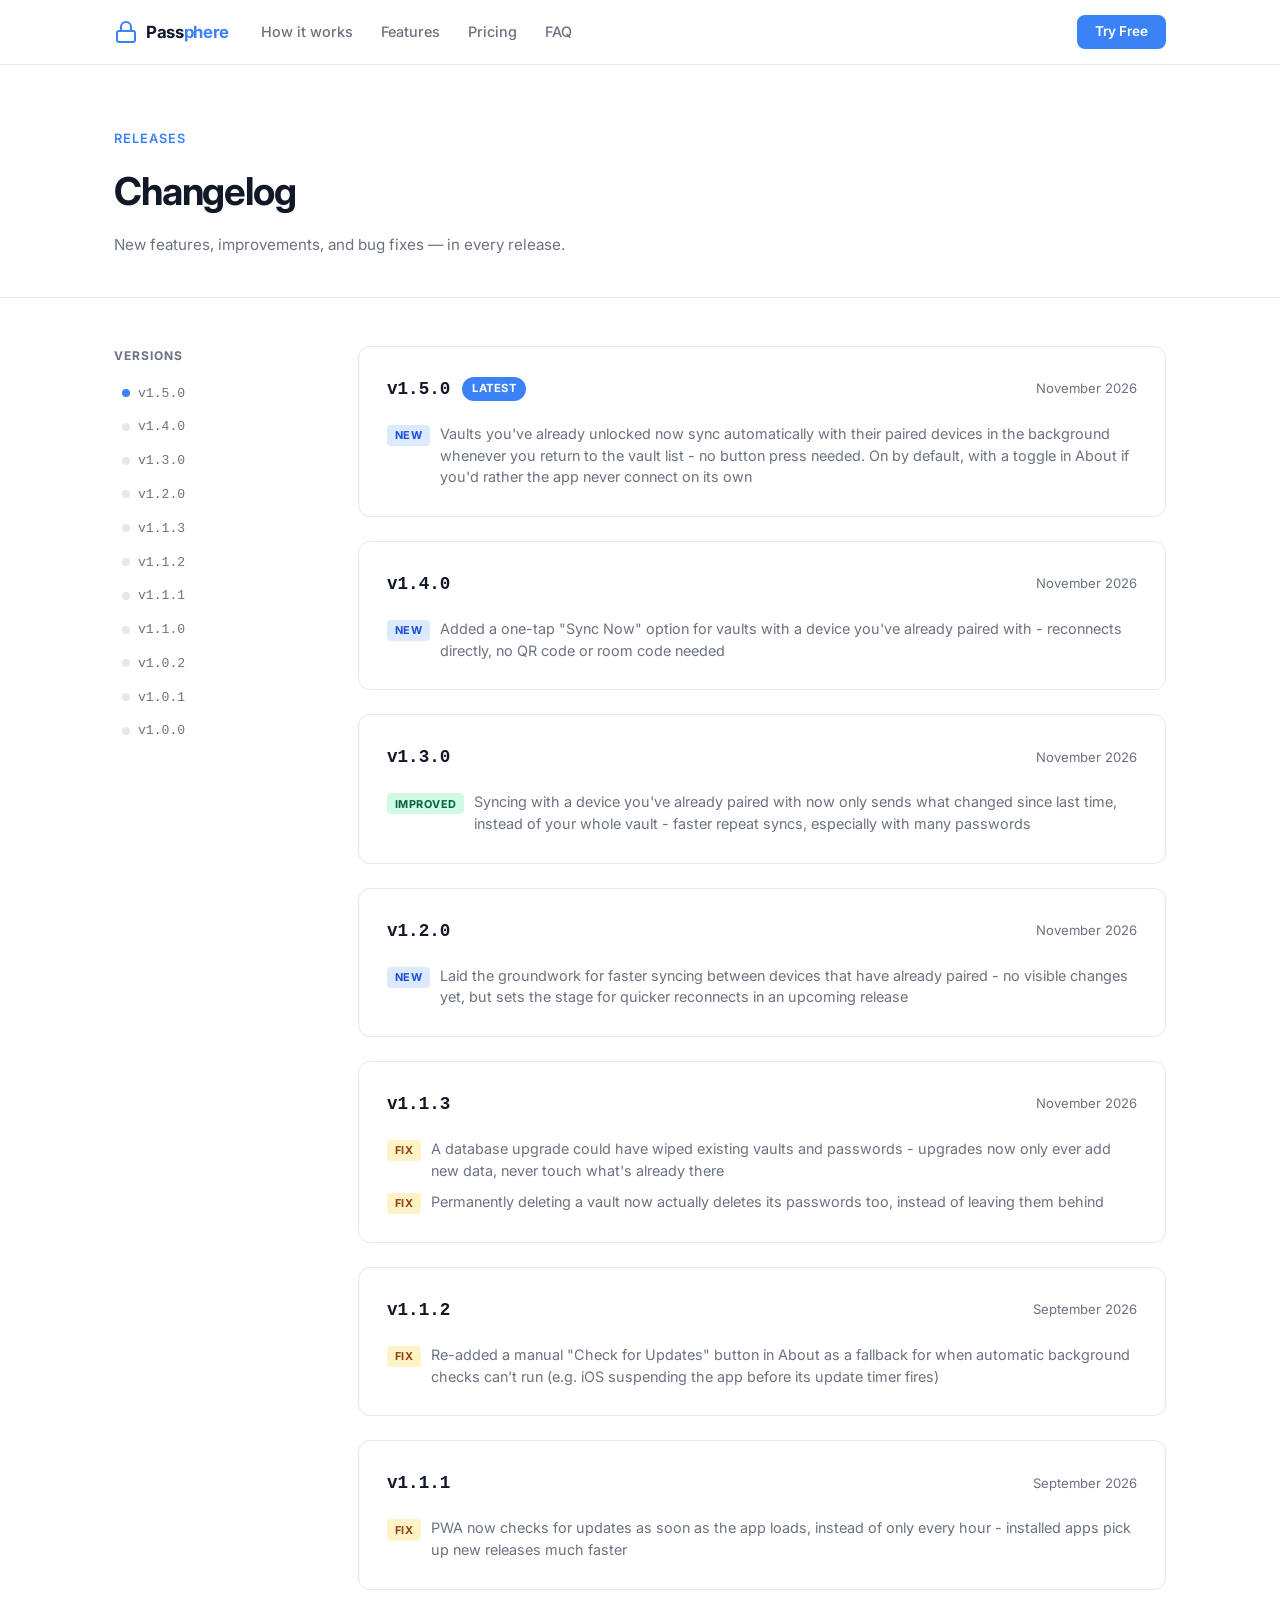
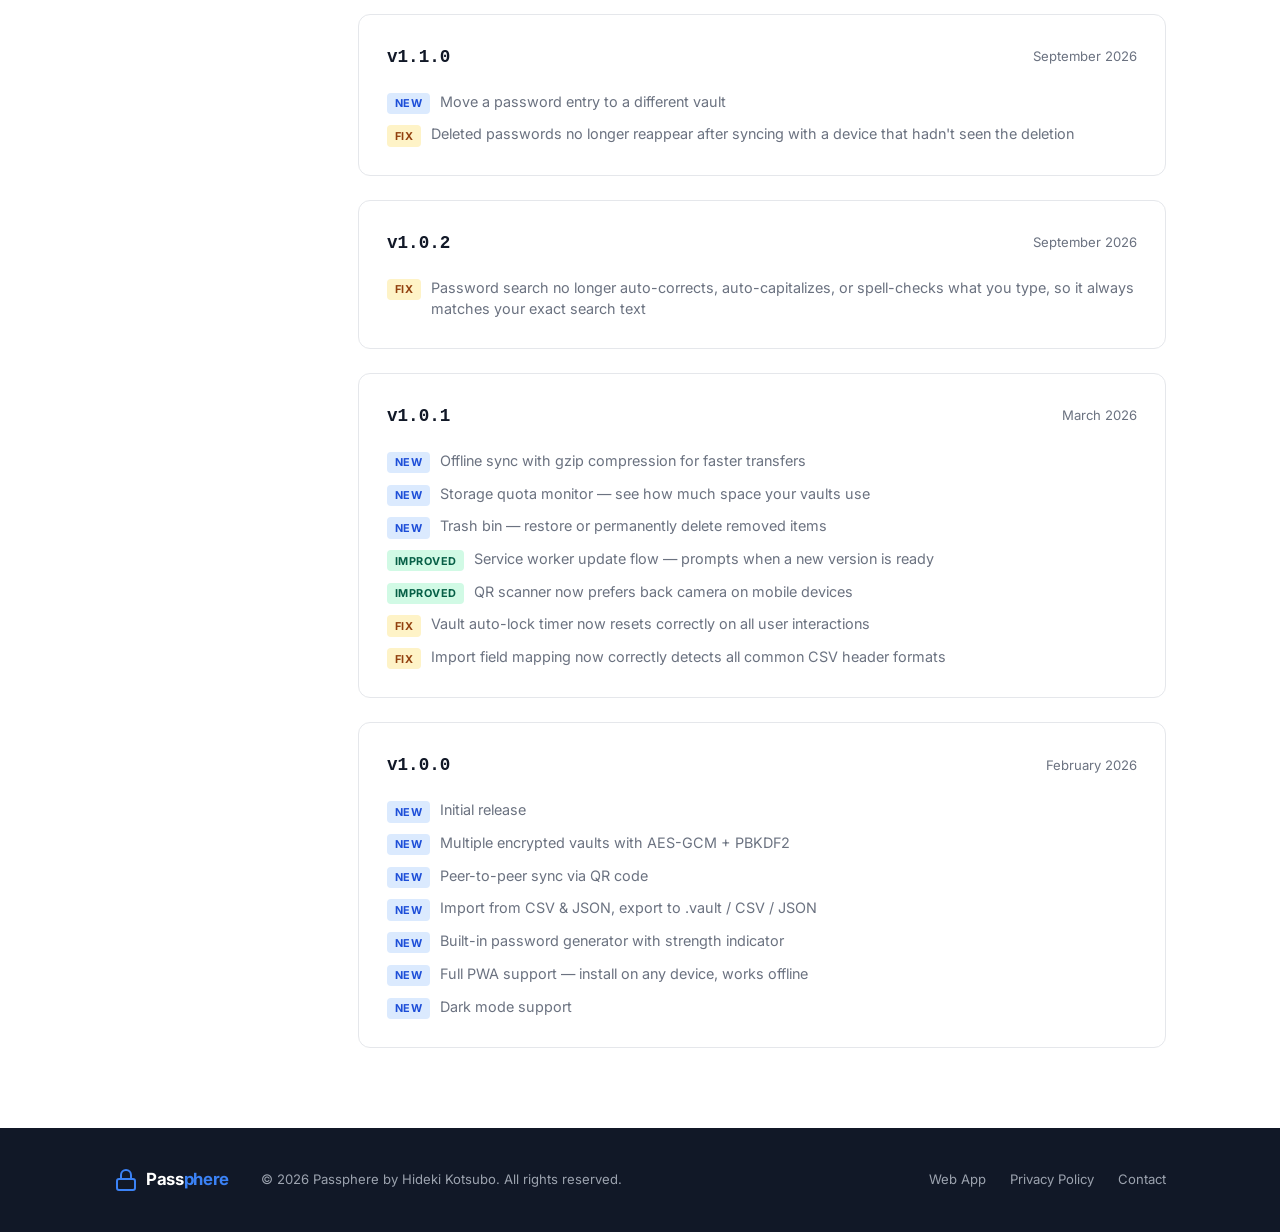
==== commit 563b4788: "Add v1.5.0 changelog entry and bump homepage banner Co-Authored-By: Claude Sonnet 5 <noreply@anthrop" ====
--- a/changelog.html
+++ b/changelog.html
@@ -211,8 +211,14 @@
             <p class="cl-toc-title">Versions</p>
             <ol>
               <li>
+                <a href="#v1-5-0">
+                  <span class="cl-toc-dot cl-toc-dot--current"></span>
+                  v1.5.0
+                </a>
+              </li>
+              <li>
                 <a href="#v1-4-0">
-                  <span class="cl-toc-dot cl-toc-dot--current"></span>
+                  <span class="cl-toc-dot"></span>
                   v1.4.0
                 </a>
               </li>
@@ -276,10 +282,20 @@
           <!-- Entries -->
           <div class="cl-content">
 
+            <div class="cl-item" id="v1-5-0">
+              <div class="cl-item-meta">
+                <span class="cl-version">v1.5.0</span>
+                <span class="cl-badge cl-badge--current">Latest</span>
+                <span class="cl-date">November 2026</span>
+              </div>
+              <ul class="cl-changes">
+                <li><span class="change-tag change-tag--new">New</span> Vaults you've already unlocked now sync automatically with their paired devices in the background whenever you return to the vault list - no button press needed. On by default, with a toggle in About if you'd rather the app never connect on its own</li>
+              </ul>
+            </div>
+
             <div class="cl-item" id="v1-4-0">
               <div class="cl-item-meta">
                 <span class="cl-version">v1.4.0</span>
-                <span class="cl-badge cl-badge--current">Latest</span>
                 <span class="cl-date">November 2026</span>
               </div>
               <ul class="cl-changes">
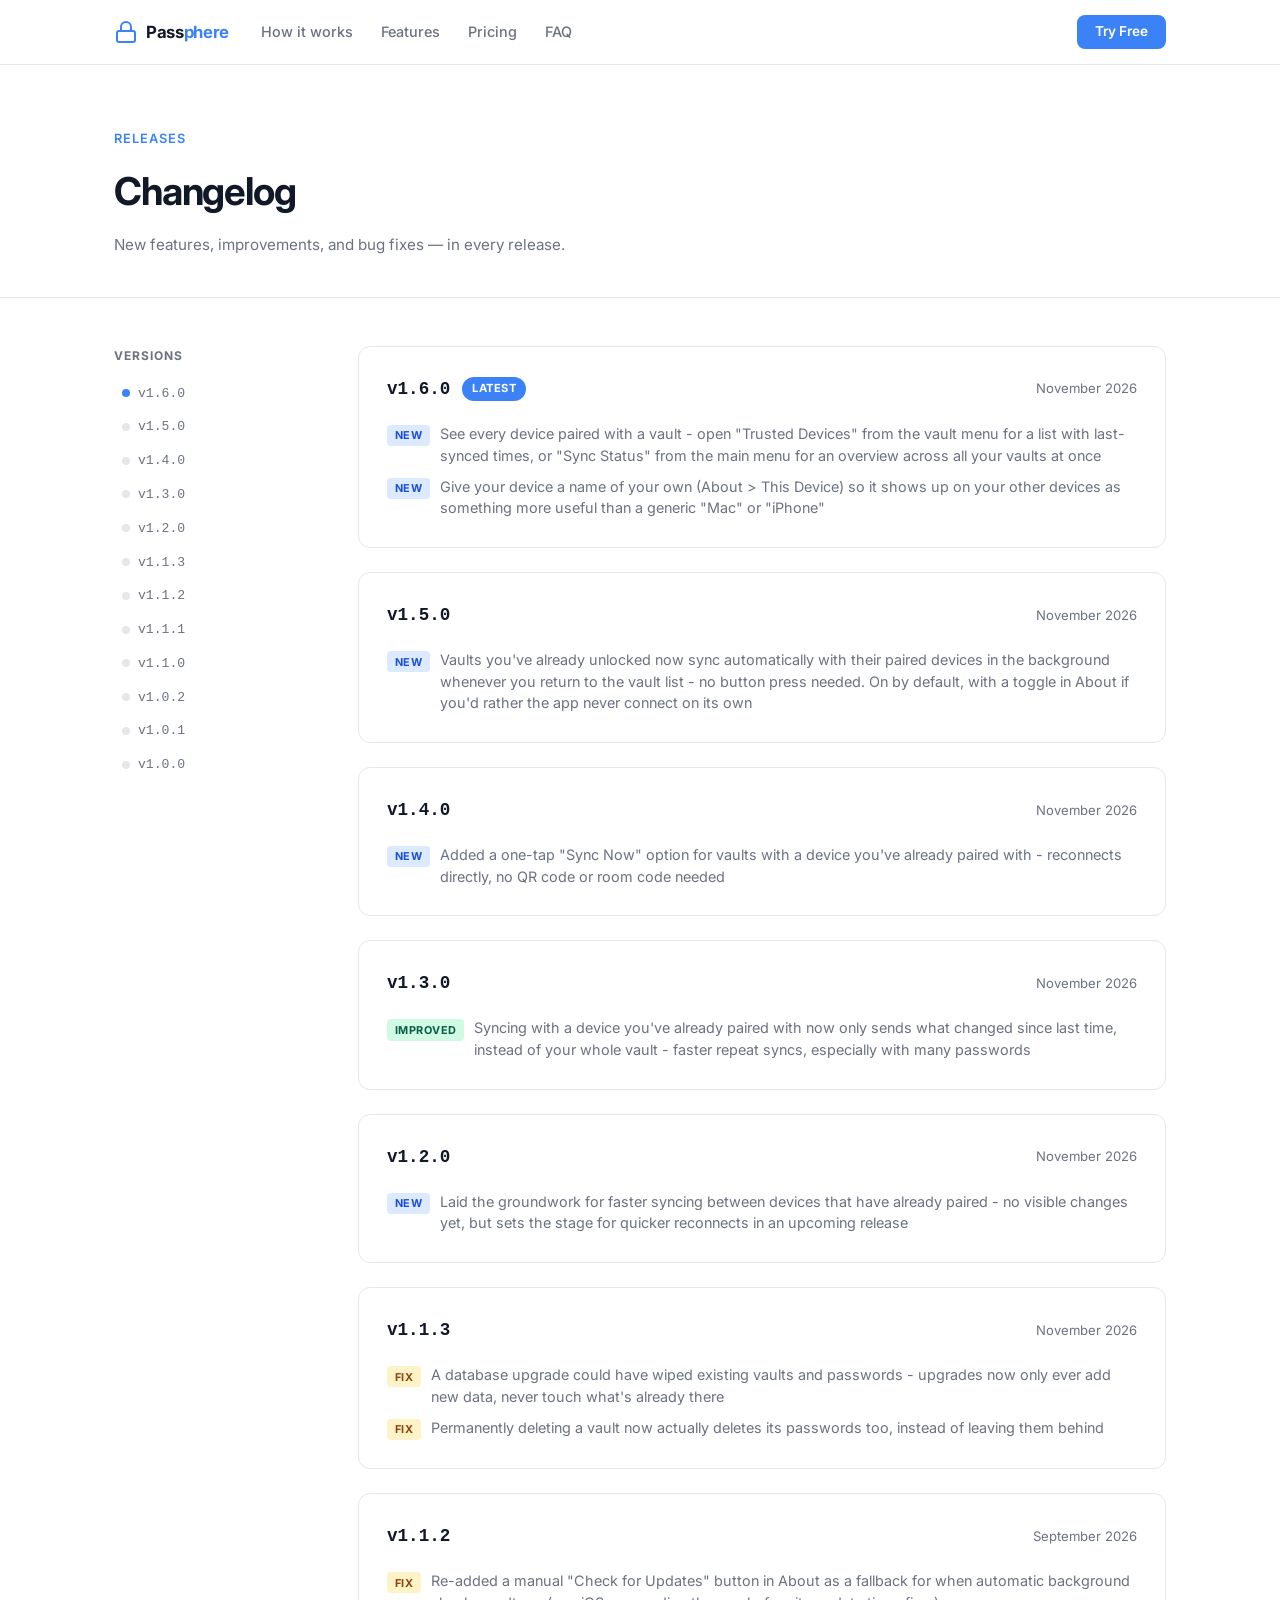
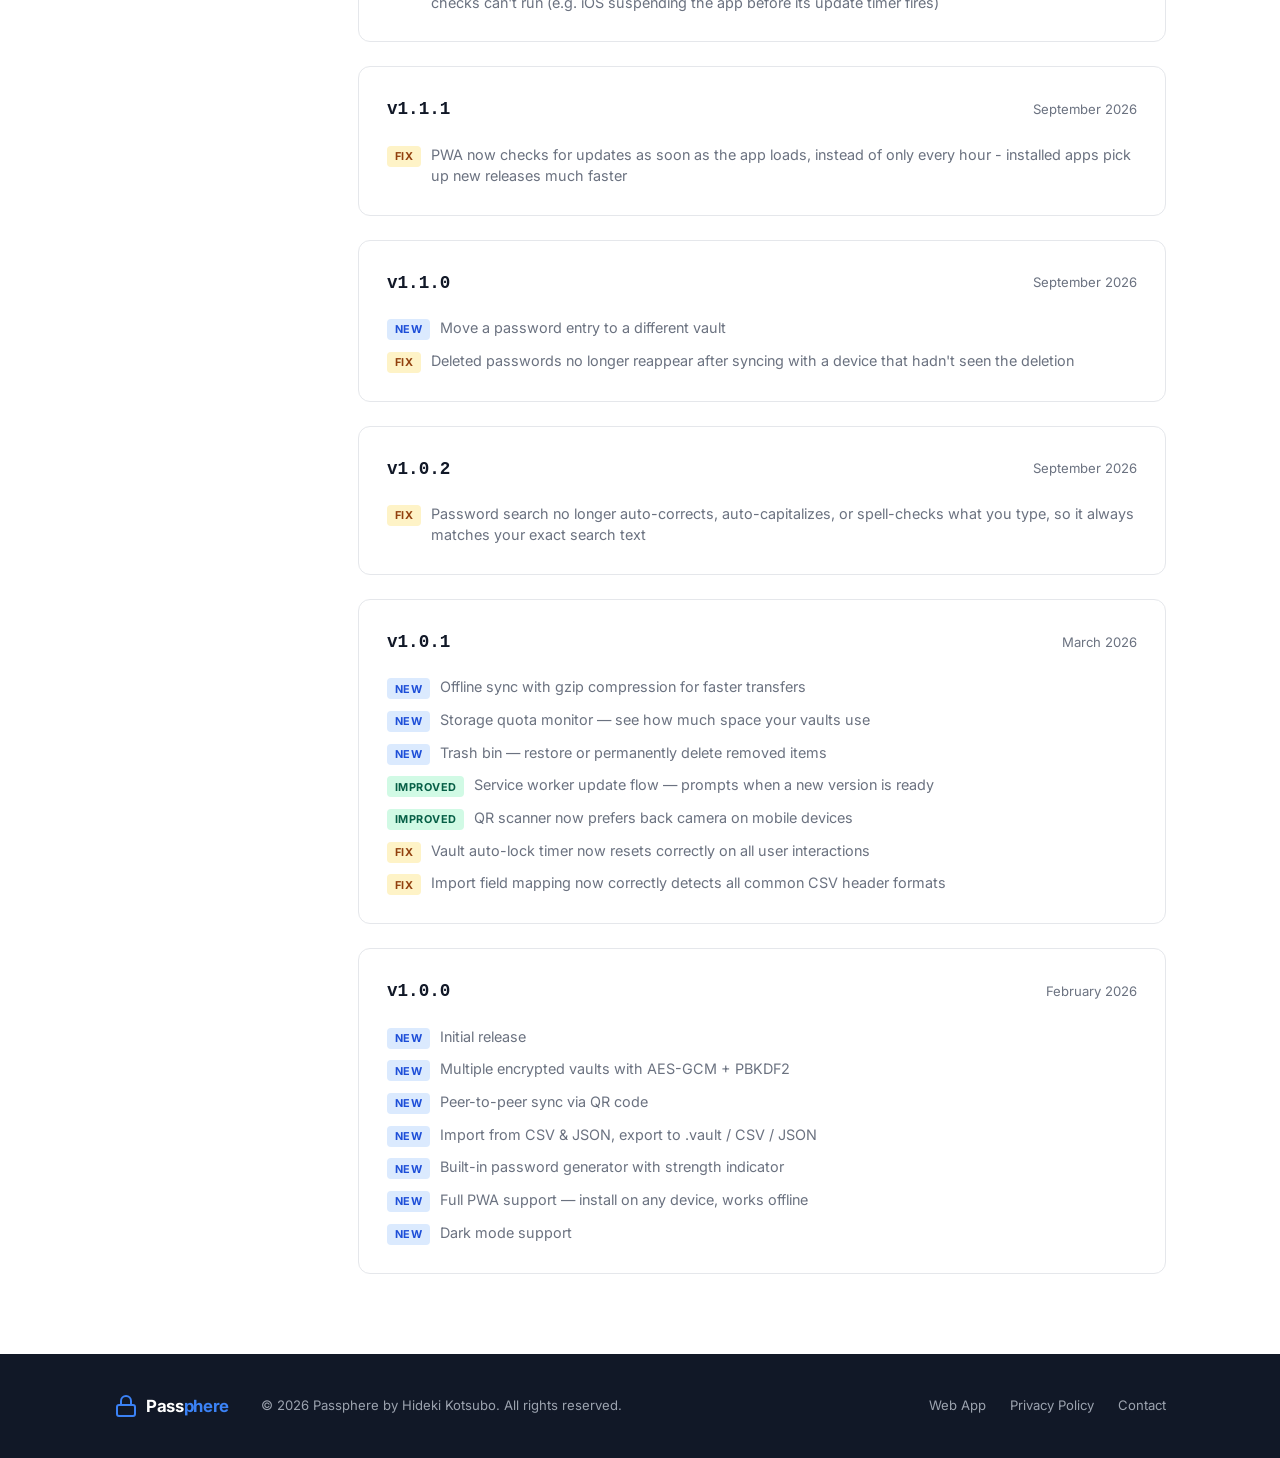
==== commit 9655fbbb: "Add v1.6.0 changelog entry and bump homepage banner Co-Authored-By: Claude Sonnet 5 <noreply@anthrop" ====
--- a/changelog.html
+++ b/changelog.html
@@ -211,8 +211,14 @@
             <p class="cl-toc-title">Versions</p>
             <ol>
               <li>
+                <a href="#v1-6-0">
+                  <span class="cl-toc-dot cl-toc-dot--current"></span>
+                  v1.6.0
+                </a>
+              </li>
+              <li>
                 <a href="#v1-5-0">
-                  <span class="cl-toc-dot cl-toc-dot--current"></span>
+                  <span class="cl-toc-dot"></span>
                   v1.5.0
                 </a>
               </li>
@@ -282,10 +288,21 @@
           <!-- Entries -->
           <div class="cl-content">
 
+            <div class="cl-item" id="v1-6-0">
+              <div class="cl-item-meta">
+                <span class="cl-version">v1.6.0</span>
+                <span class="cl-badge cl-badge--current">Latest</span>
+                <span class="cl-date">November 2026</span>
+              </div>
+              <ul class="cl-changes">
+                <li><span class="change-tag change-tag--new">New</span> See every device paired with a vault - open "Trusted Devices" from the vault menu for a list with last-synced times, or "Sync Status" from the main menu for an overview across all your vaults at once</li>
+                <li><span class="change-tag change-tag--new">New</span> Give your device a name of your own (About > This Device) so it shows up on your other devices as something more useful than a generic "Mac" or "iPhone"</li>
+              </ul>
+            </div>
+
             <div class="cl-item" id="v1-5-0">
               <div class="cl-item-meta">
                 <span class="cl-version">v1.5.0</span>
-                <span class="cl-badge cl-badge--current">Latest</span>
                 <span class="cl-date">November 2026</span>
               </div>
               <ul class="cl-changes">
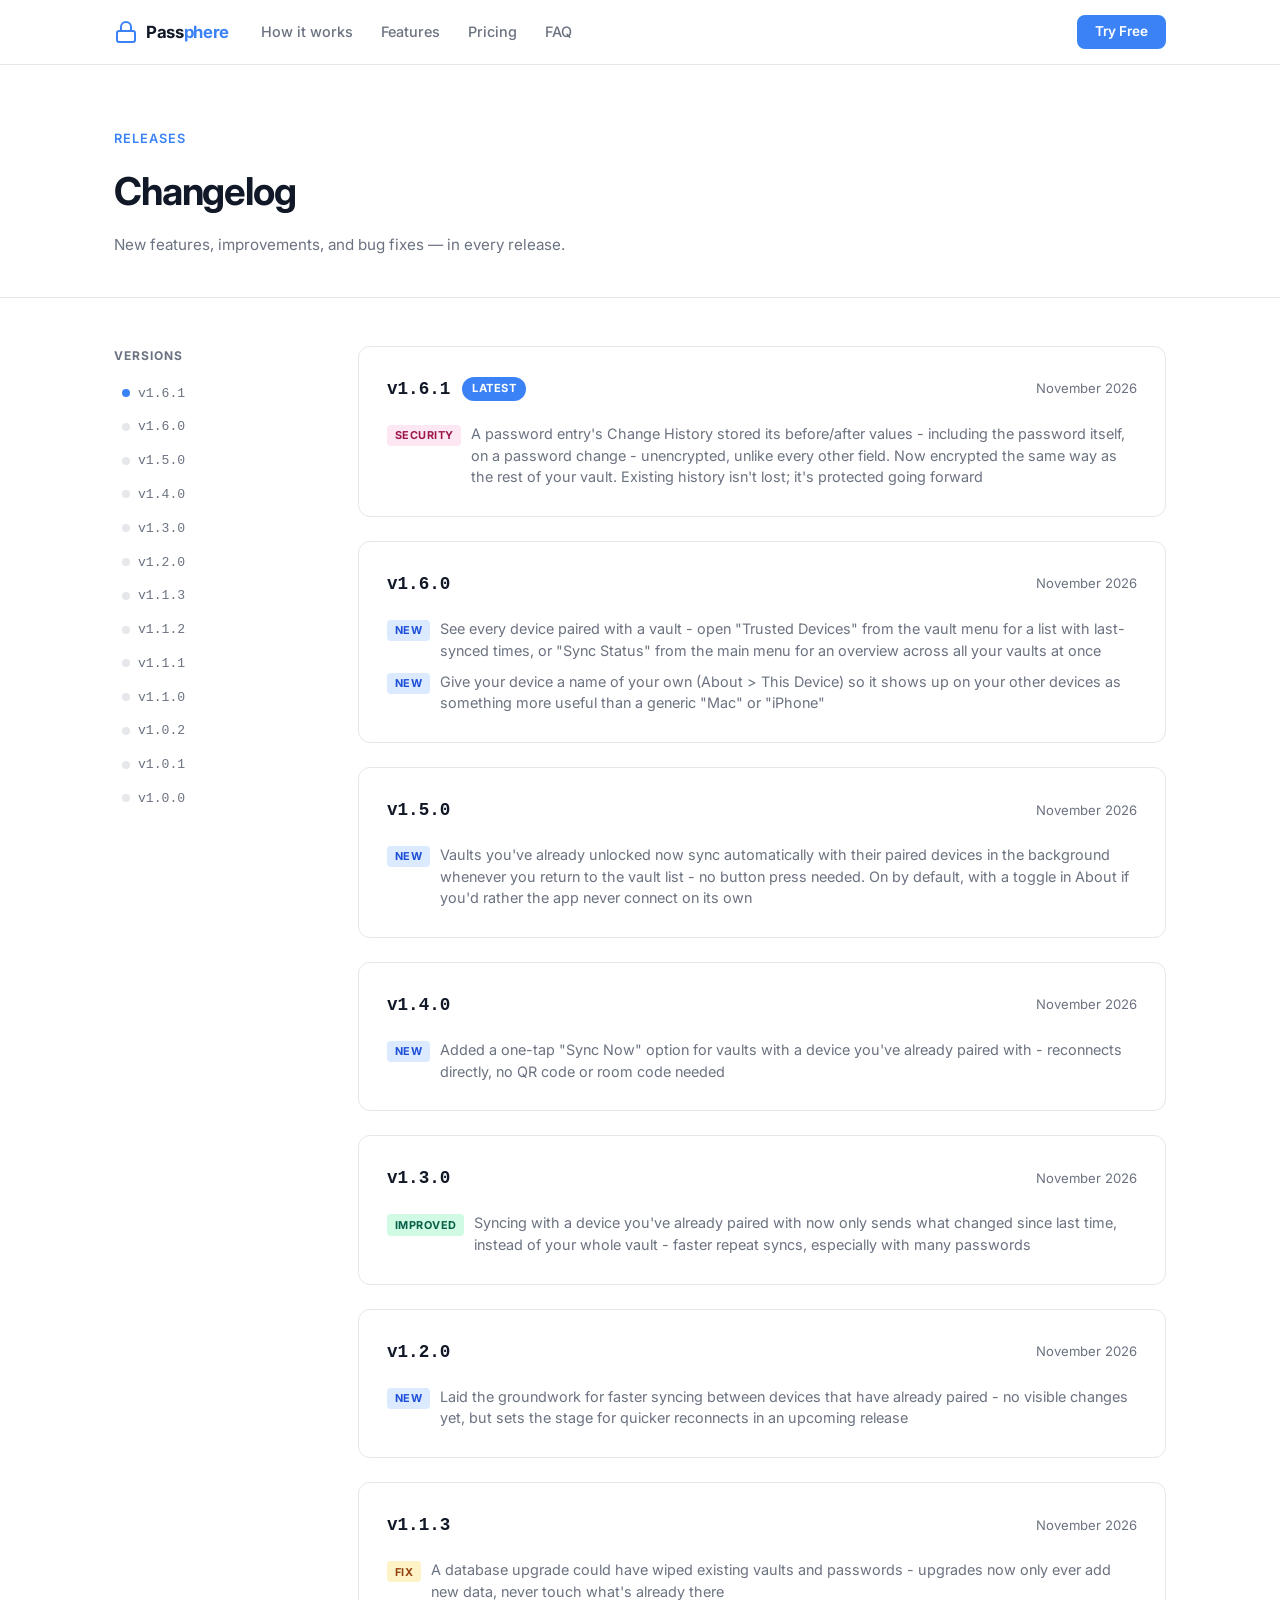
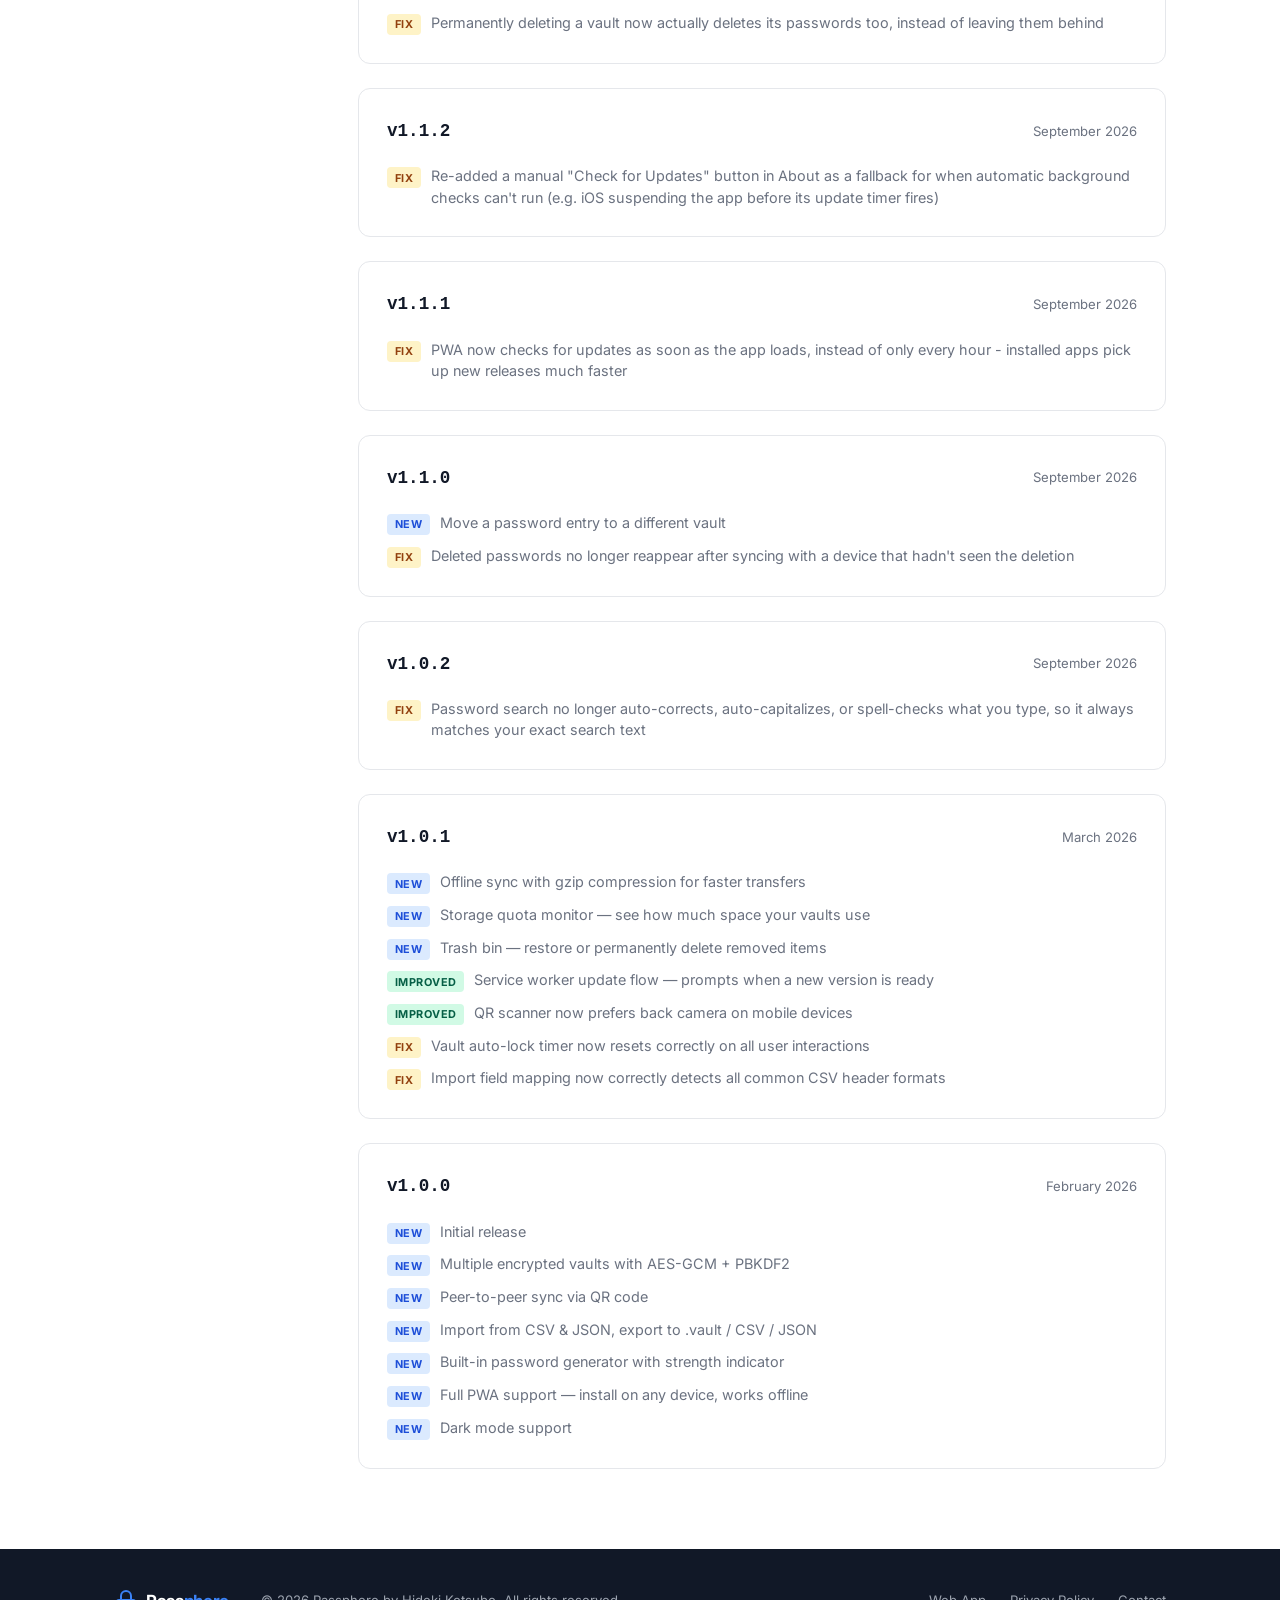
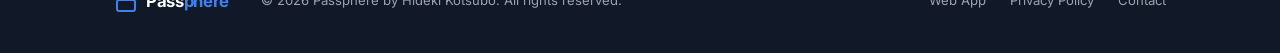
==== commit 30dc5ddb: "Add v1.6.1 changelog entry and bump homepage banner Co-Authored-By: Claude Sonnet 5 <noreply@anthrop" ====
--- a/changelog.html
+++ b/changelog.html
@@ -211,8 +211,14 @@
             <p class="cl-toc-title">Versions</p>
             <ol>
               <li>
+                <a href="#v1-6-1">
+                  <span class="cl-toc-dot cl-toc-dot--current"></span>
+                  v1.6.1
+                </a>
+              </li>
+              <li>
                 <a href="#v1-6-0">
-                  <span class="cl-toc-dot cl-toc-dot--current"></span>
+                  <span class="cl-toc-dot"></span>
                   v1.6.0
                 </a>
               </li>
@@ -288,10 +294,20 @@
           <!-- Entries -->
           <div class="cl-content">
 
+            <div class="cl-item" id="v1-6-1">
+              <div class="cl-item-meta">
+                <span class="cl-version">v1.6.1</span>
+                <span class="cl-badge cl-badge--current">Latest</span>
+                <span class="cl-date">November 2026</span>
+              </div>
+              <ul class="cl-changes">
+                <li><span class="change-tag change-tag--security">Security</span> A password entry's Change History stored its before/after values - including the password itself, on a password change - unencrypted, unlike every other field. Now encrypted the same way as the rest of your vault. Existing history isn't lost; it's protected going forward</li>
+              </ul>
+            </div>
+
             <div class="cl-item" id="v1-6-0">
               <div class="cl-item-meta">
                 <span class="cl-version">v1.6.0</span>
-                <span class="cl-badge cl-badge--current">Latest</span>
                 <span class="cl-date">November 2026</span>
               </div>
               <ul class="cl-changes">
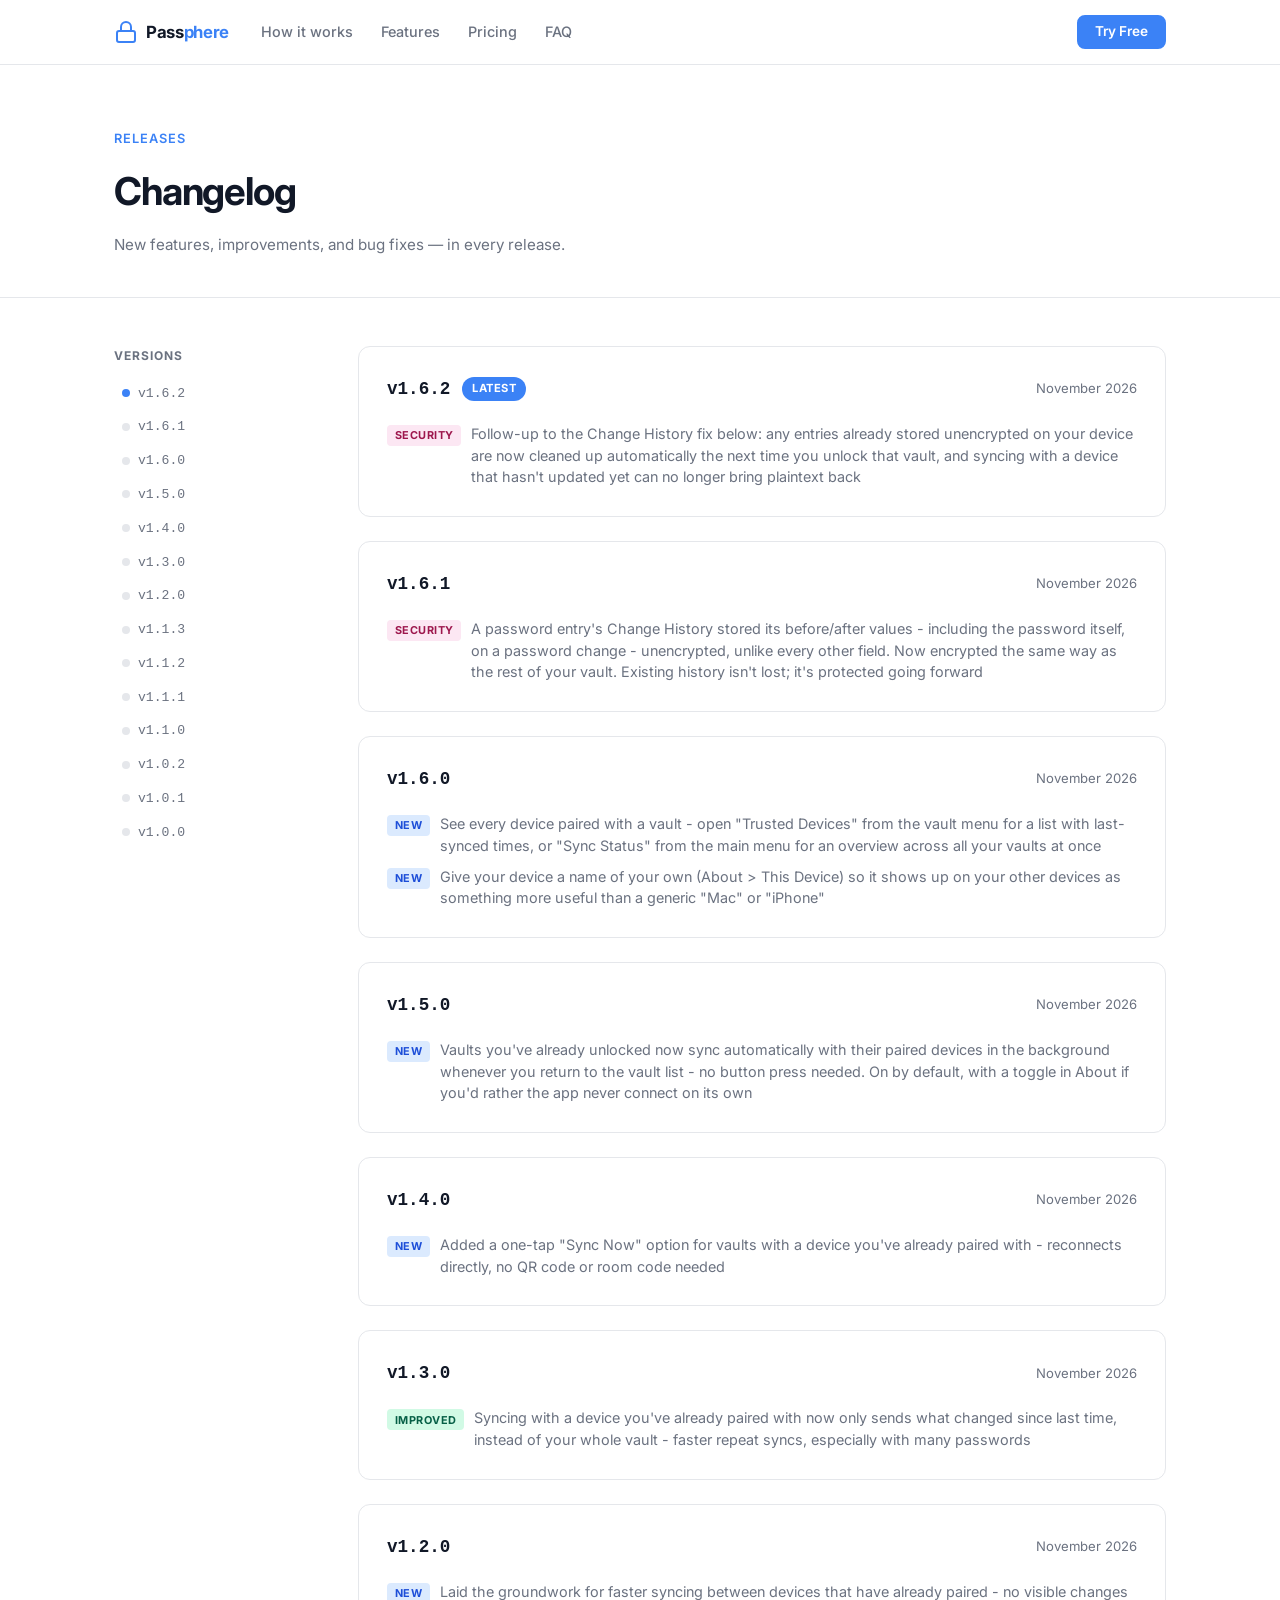
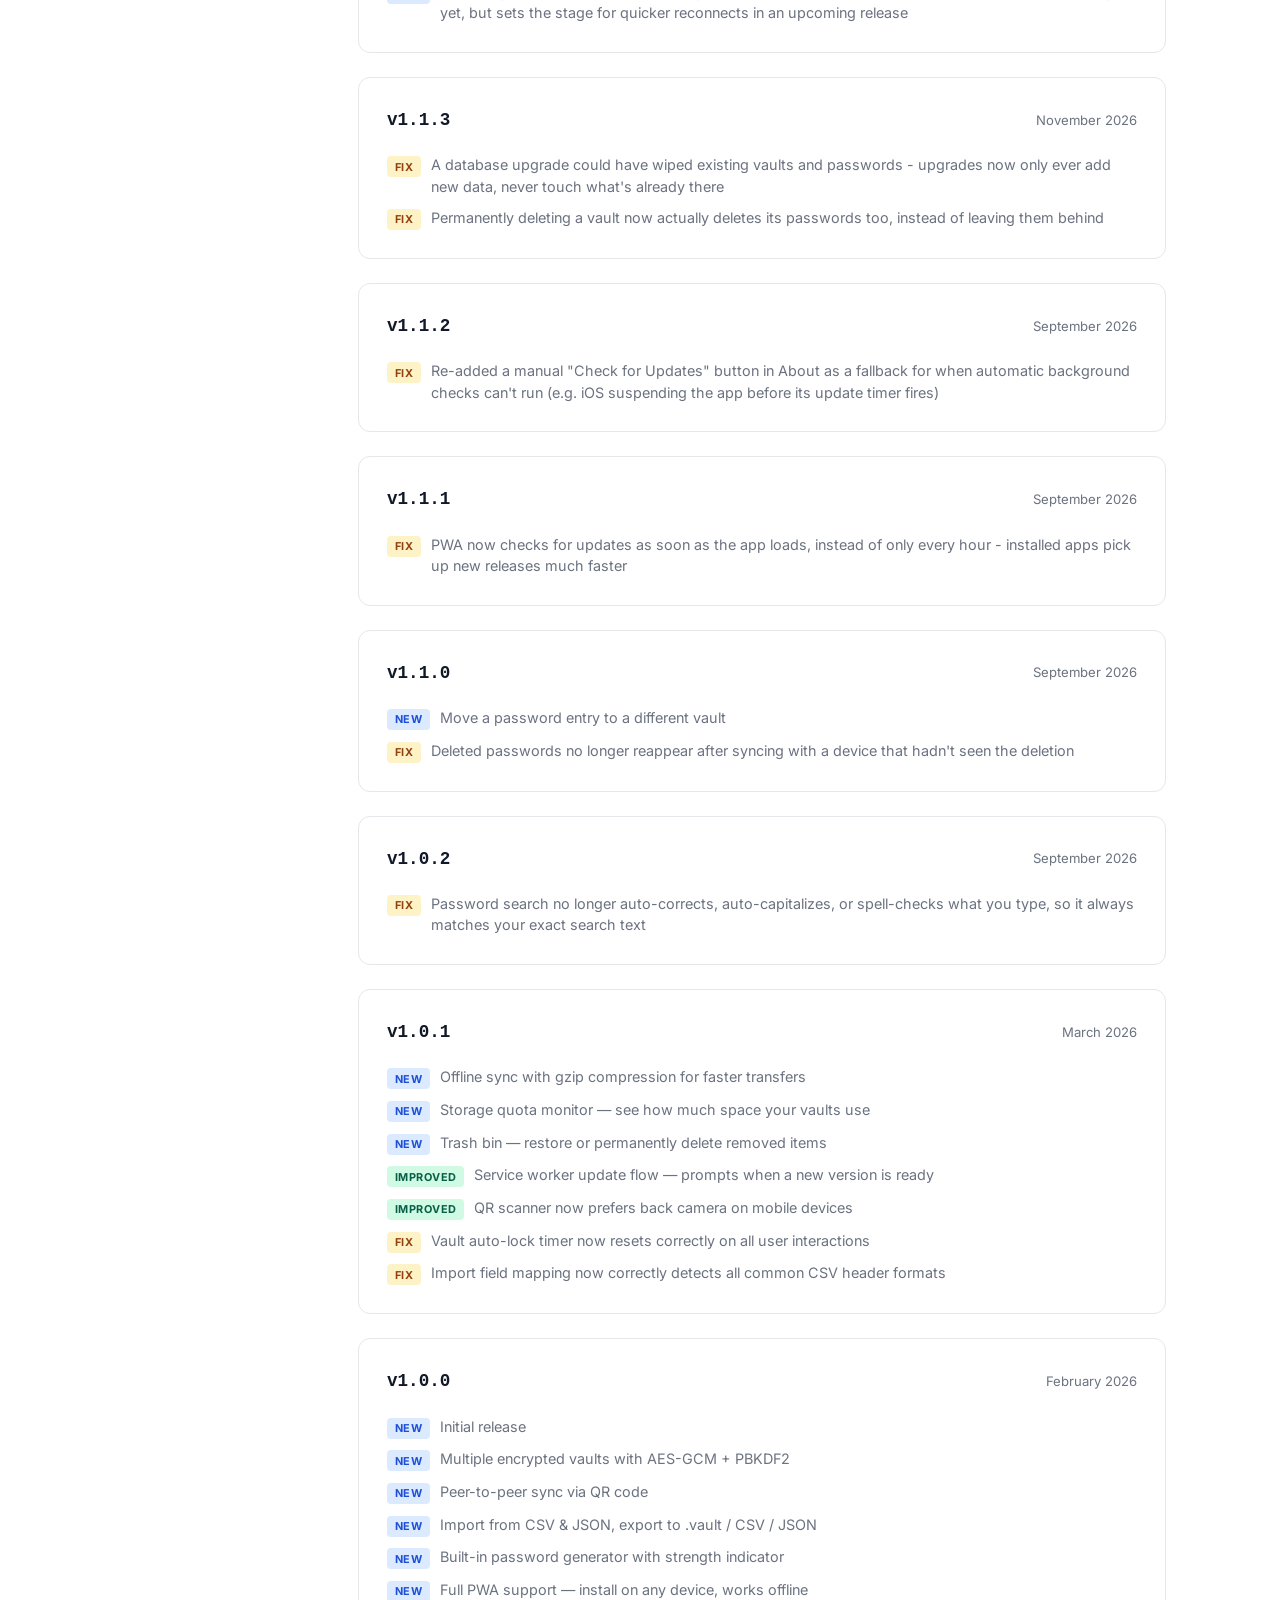
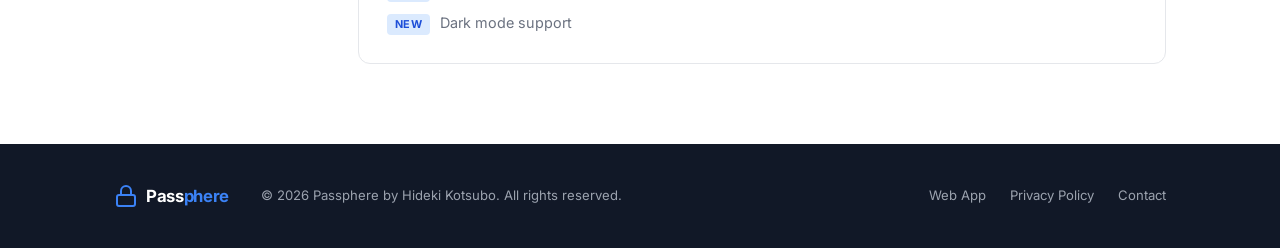
==== commit 77e92dd3: "Add v1.6.2 changelog entry and bump homepage banner Co-Authored-By: Claude Sonnet 5 <noreply@anthrop" ====
--- a/changelog.html
+++ b/changelog.html
@@ -211,8 +211,14 @@
             <p class="cl-toc-title">Versions</p>
             <ol>
               <li>
+                <a href="#v1-6-2">
+                  <span class="cl-toc-dot cl-toc-dot--current"></span>
+                  v1.6.2
+                </a>
+              </li>
+              <li>
                 <a href="#v1-6-1">
-                  <span class="cl-toc-dot cl-toc-dot--current"></span>
+                  <span class="cl-toc-dot"></span>
                   v1.6.1
                 </a>
               </li>
@@ -294,10 +300,20 @@
           <!-- Entries -->
           <div class="cl-content">
 
+            <div class="cl-item" id="v1-6-2">
+              <div class="cl-item-meta">
+                <span class="cl-version">v1.6.2</span>
+                <span class="cl-badge cl-badge--current">Latest</span>
+                <span class="cl-date">November 2026</span>
+              </div>
+              <ul class="cl-changes">
+                <li><span class="change-tag change-tag--security">Security</span> Follow-up to the Change History fix below: any entries already stored unencrypted on your device are now cleaned up automatically the next time you unlock that vault, and syncing with a device that hasn't updated yet can no longer bring plaintext back</li>
+              </ul>
+            </div>
+
             <div class="cl-item" id="v1-6-1">
               <div class="cl-item-meta">
                 <span class="cl-version">v1.6.1</span>
-                <span class="cl-badge cl-badge--current">Latest</span>
                 <span class="cl-date">November 2026</span>
               </div>
               <ul class="cl-changes">
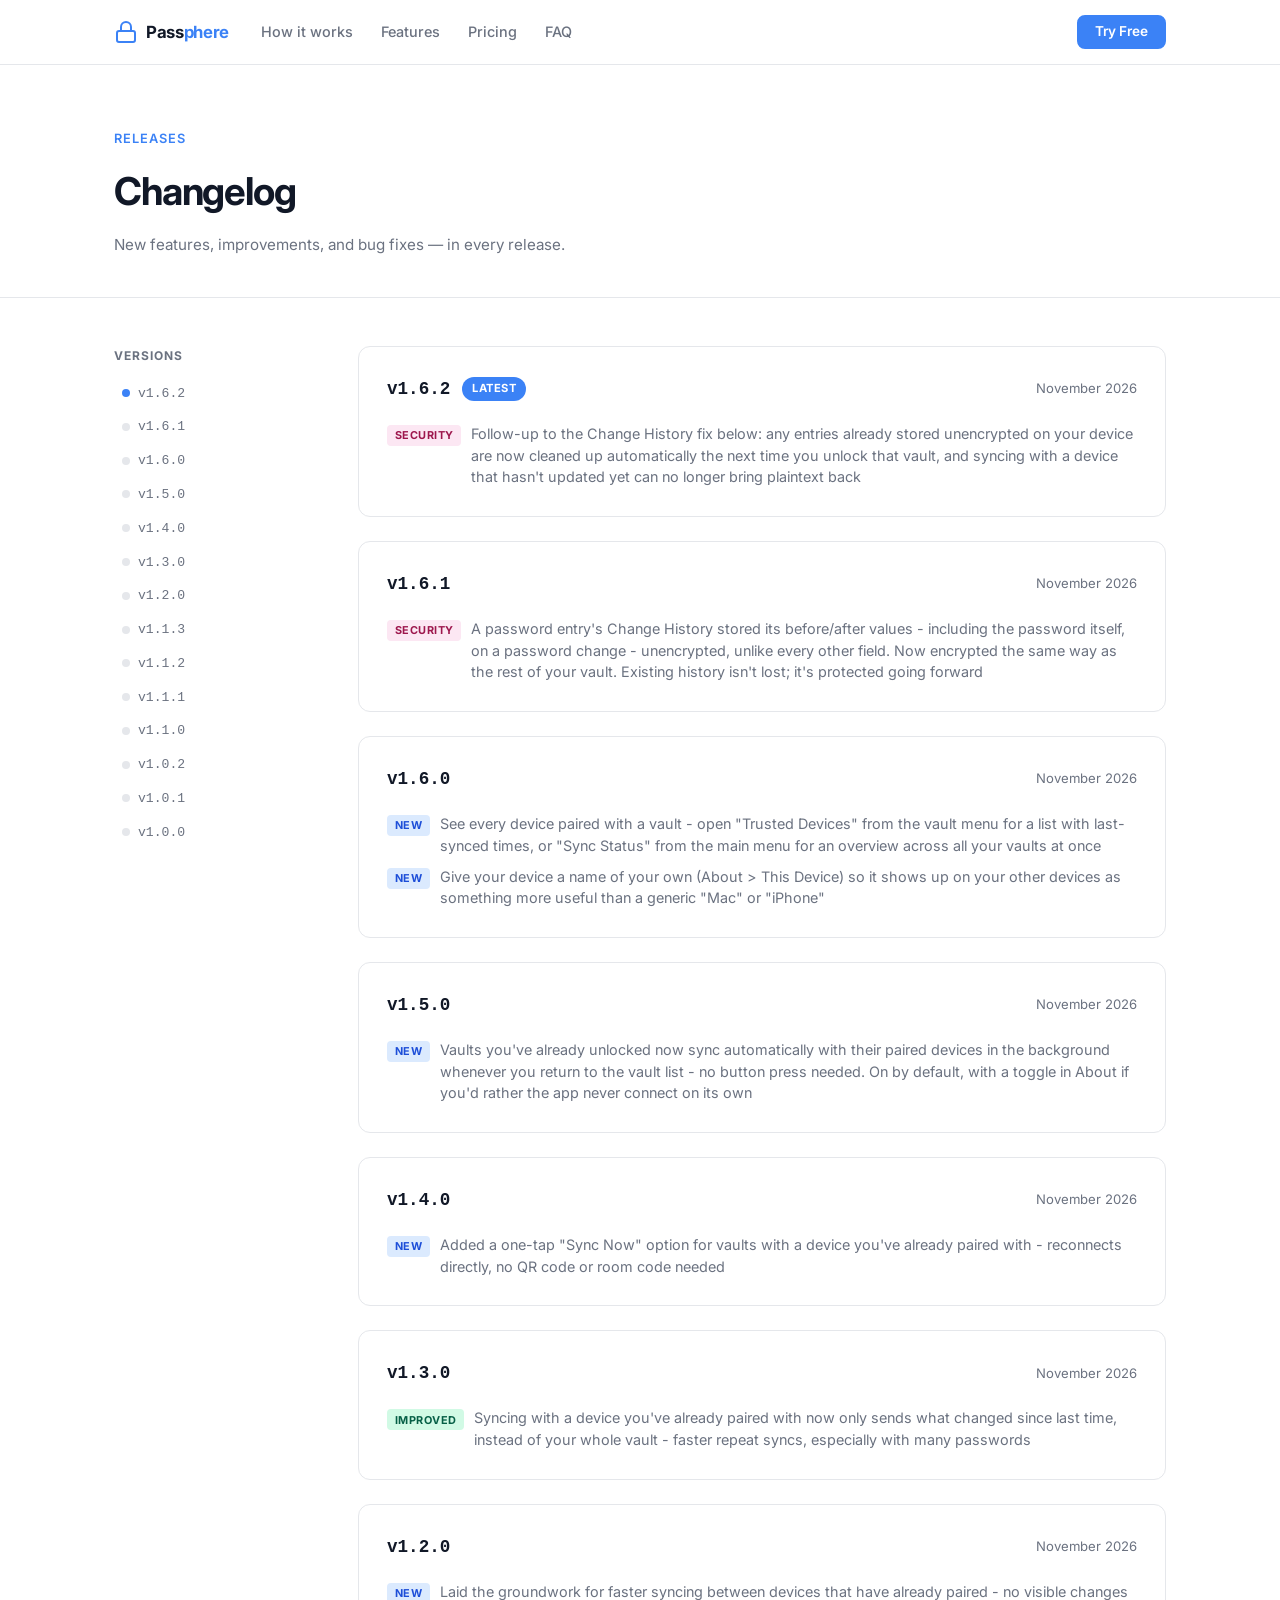
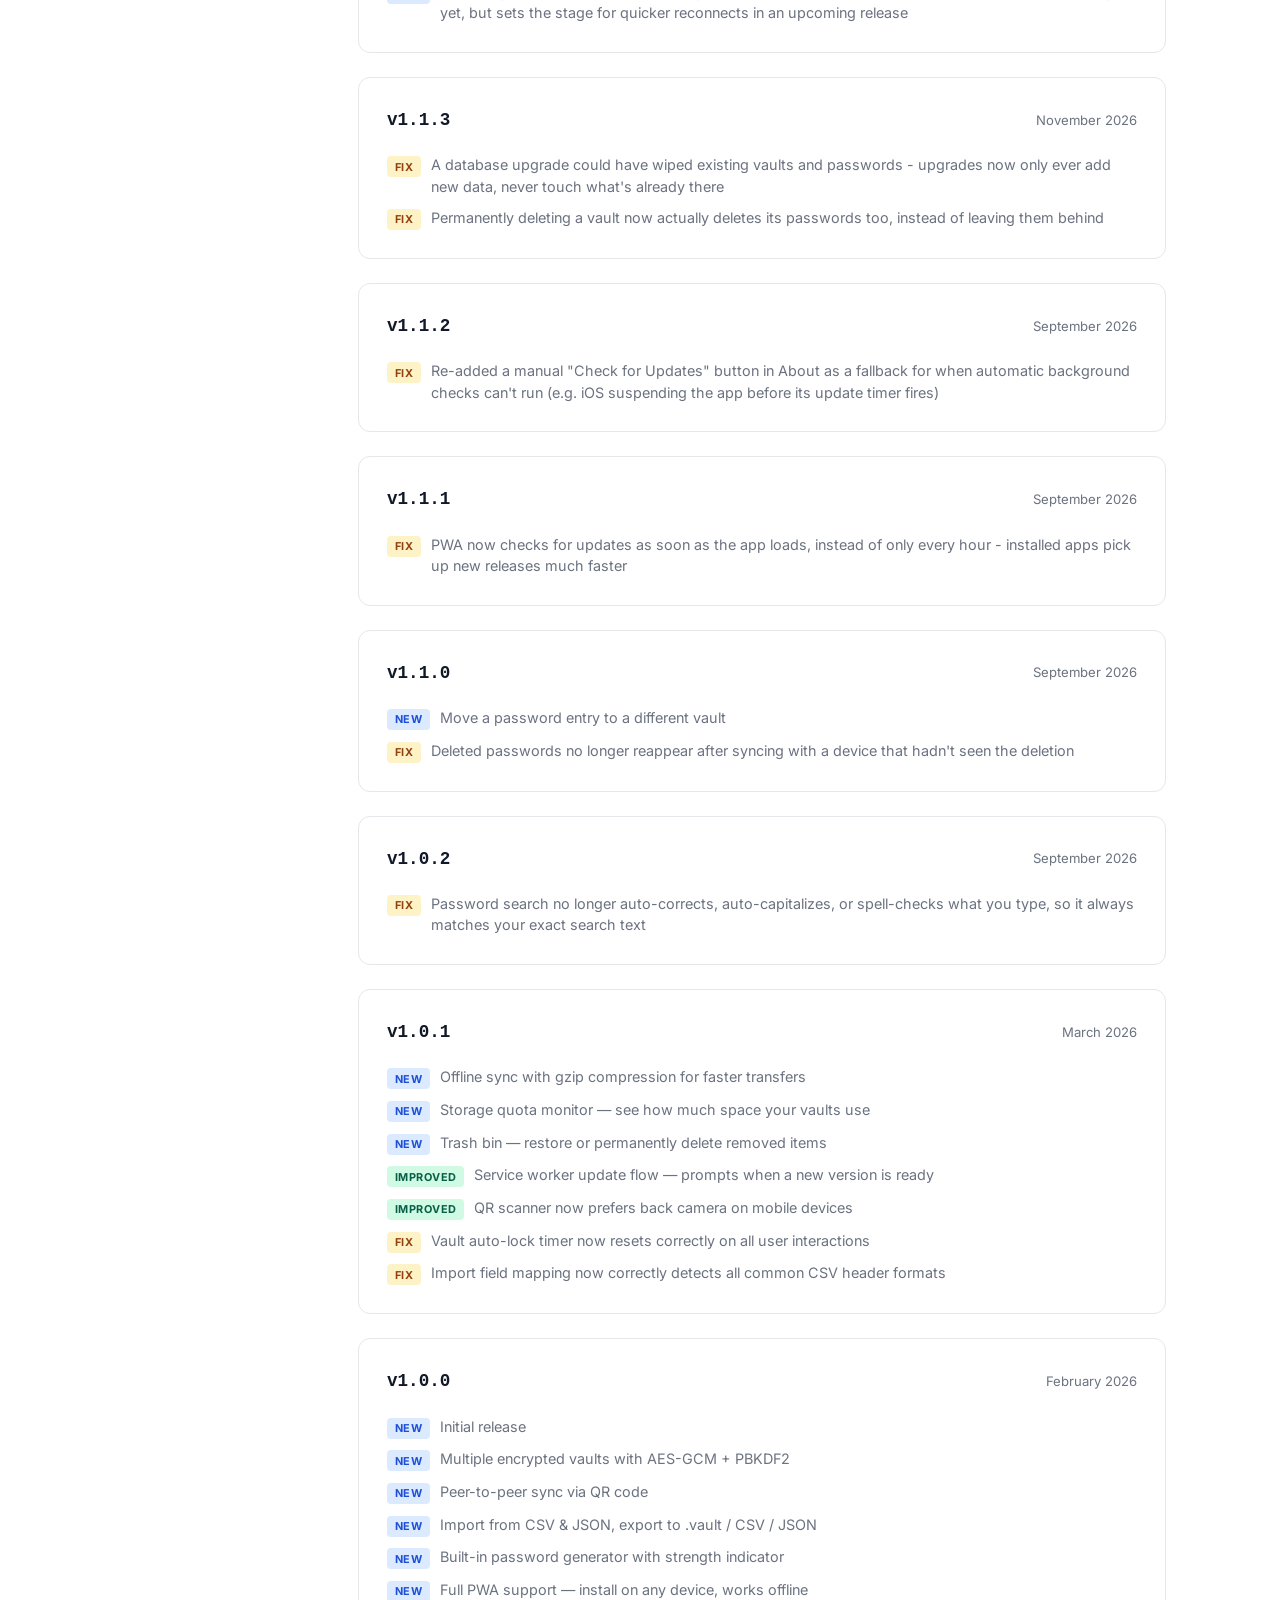
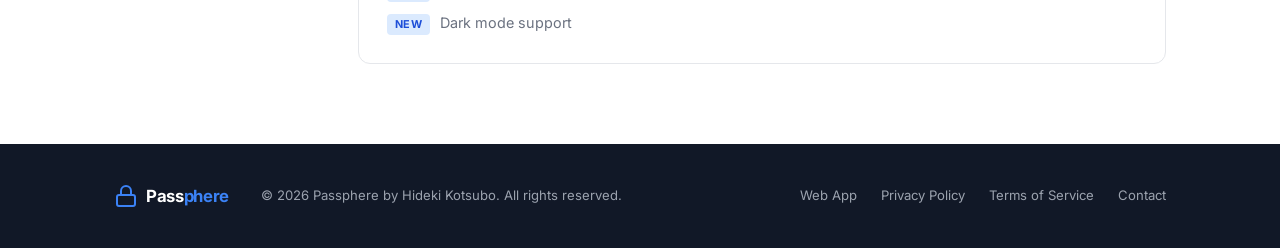
==== commit 2163fffc: "Merge branch 'add-terms-of-service'" ====
--- a/changelog.html
+++ b/changelog.html
@@ -473,6 +473,7 @@
       <nav class="footer-links" aria-label="Footer navigation">
         <a href="https://passphere.app" target="_blank" rel="noopener">Web App</a>
         <a href="privacy.html">Privacy Policy</a>
+        <a href="terms.html">Terms of Service</a>
         <a href="#">Contact</a>
       </nav>
     </div>
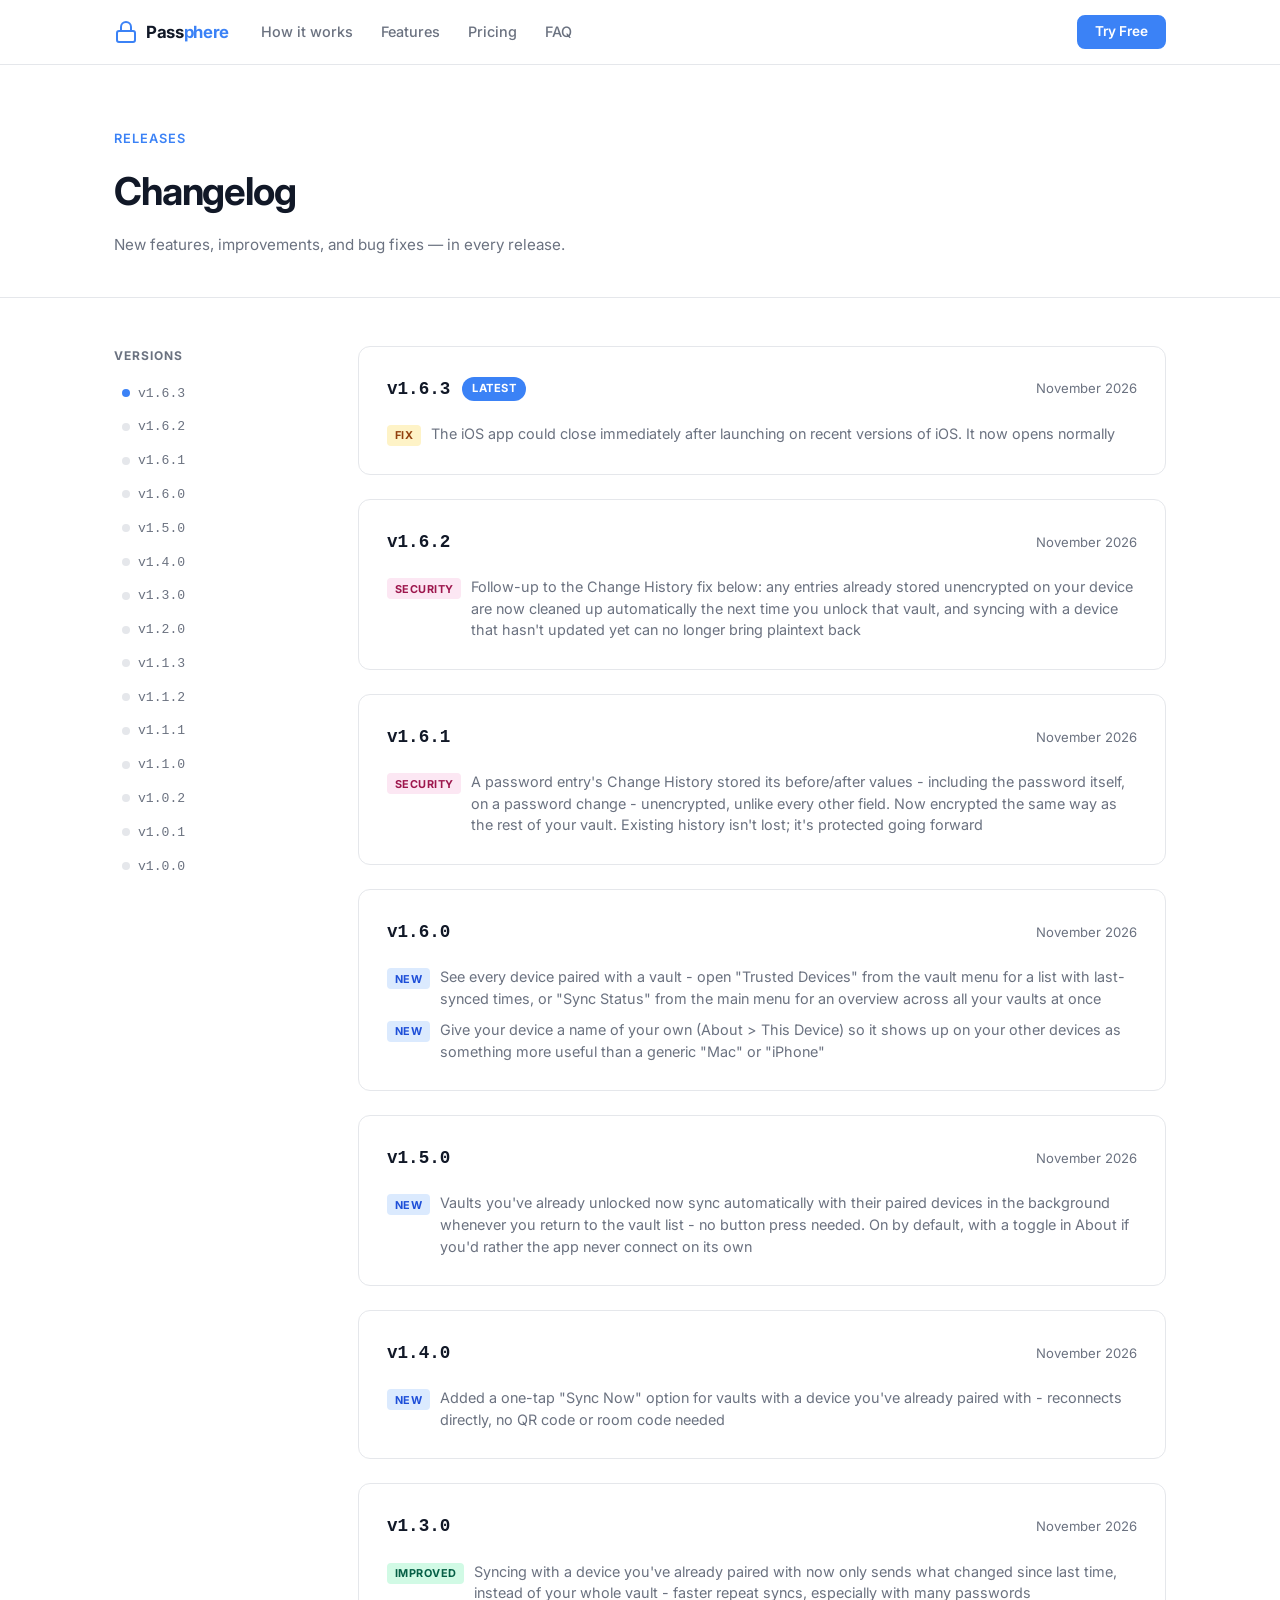
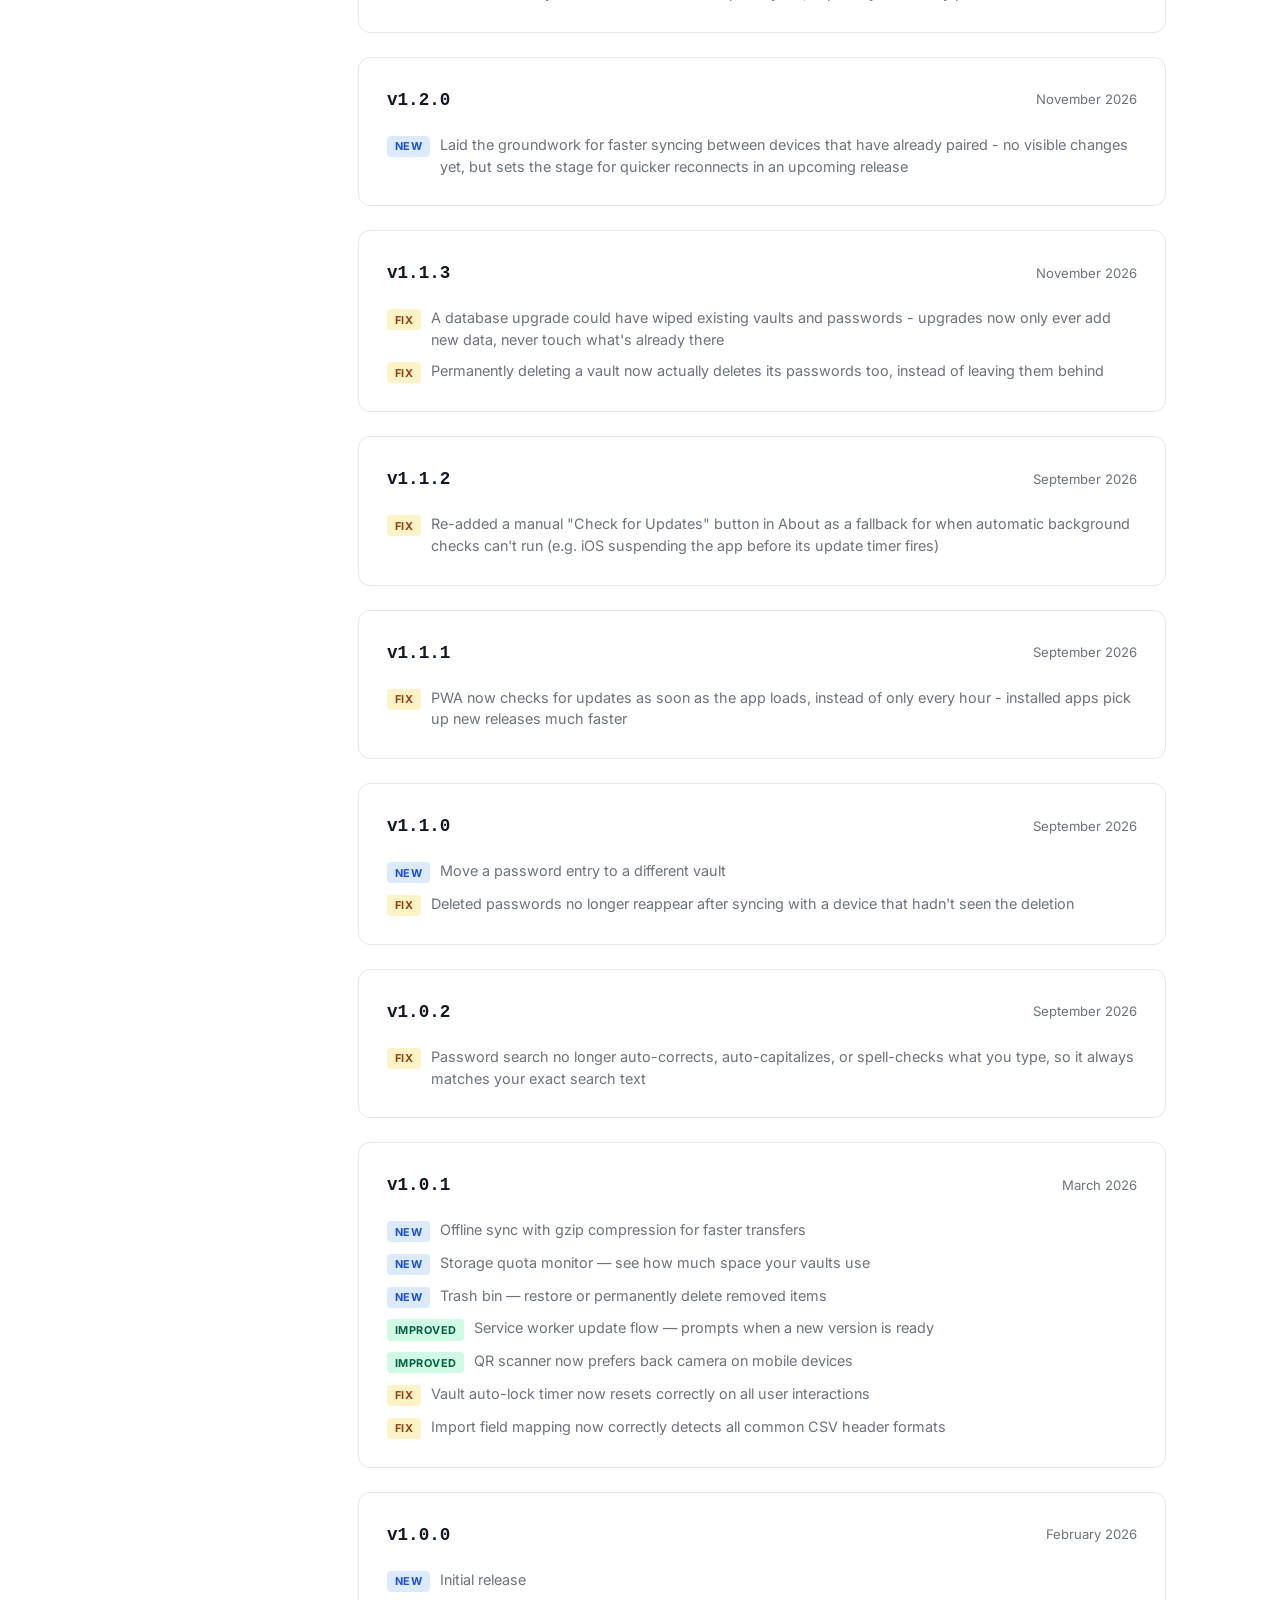
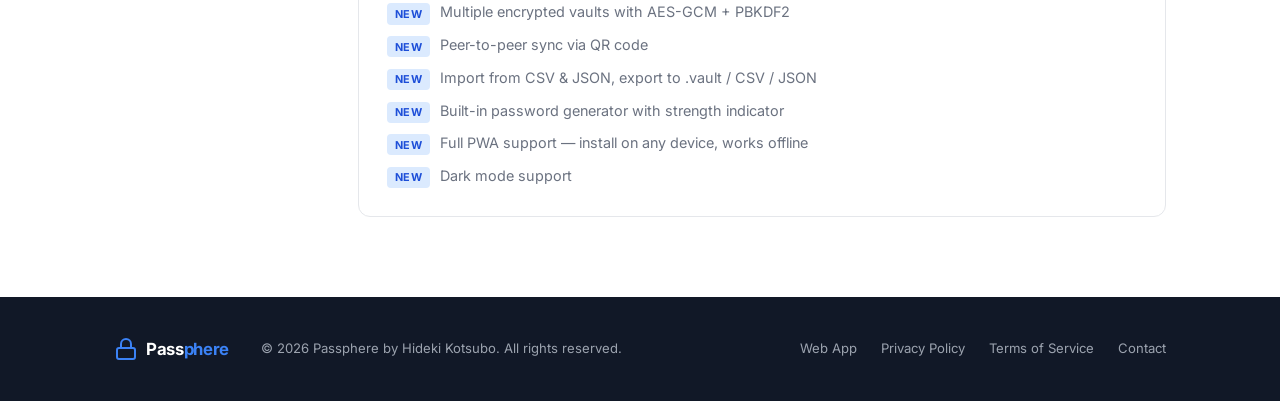
==== commit 2b34719f: "Changelog: v1.6.3 (iOS launch crash fix) Co-Authored-By: Claude Opus 5.5 <noreply@anthropic.com>" ====
--- a/changelog.html
+++ b/changelog.html
@@ -211,8 +211,14 @@
             <p class="cl-toc-title">Versions</p>
             <ol>
               <li>
+                <a href="#v1-6-3">
+                  <span class="cl-toc-dot cl-toc-dot--current"></span>
+                  v1.6.3
+                </a>
+              </li>
+              <li>
                 <a href="#v1-6-2">
-                  <span class="cl-toc-dot cl-toc-dot--current"></span>
+                  <span class="cl-toc-dot"></span>
                   v1.6.2
                 </a>
               </li>
@@ -300,10 +306,20 @@
           <!-- Entries -->
           <div class="cl-content">
 
+            <div class="cl-item" id="v1-6-3">
+              <div class="cl-item-meta">
+                <span class="cl-version">v1.6.3</span>
+                <span class="cl-badge cl-badge--current">Latest</span>
+                <span class="cl-date">November 2026</span>
+              </div>
+              <ul class="cl-changes">
+                <li><span class="change-tag change-tag--fix">Fix</span> The iOS app could close immediately after launching on recent versions of iOS. It now opens normally</li>
+              </ul>
+            </div>
+
             <div class="cl-item" id="v1-6-2">
               <div class="cl-item-meta">
                 <span class="cl-version">v1.6.2</span>
-                <span class="cl-badge cl-badge--current">Latest</span>
                 <span class="cl-date">November 2026</span>
               </div>
               <ul class="cl-changes">
